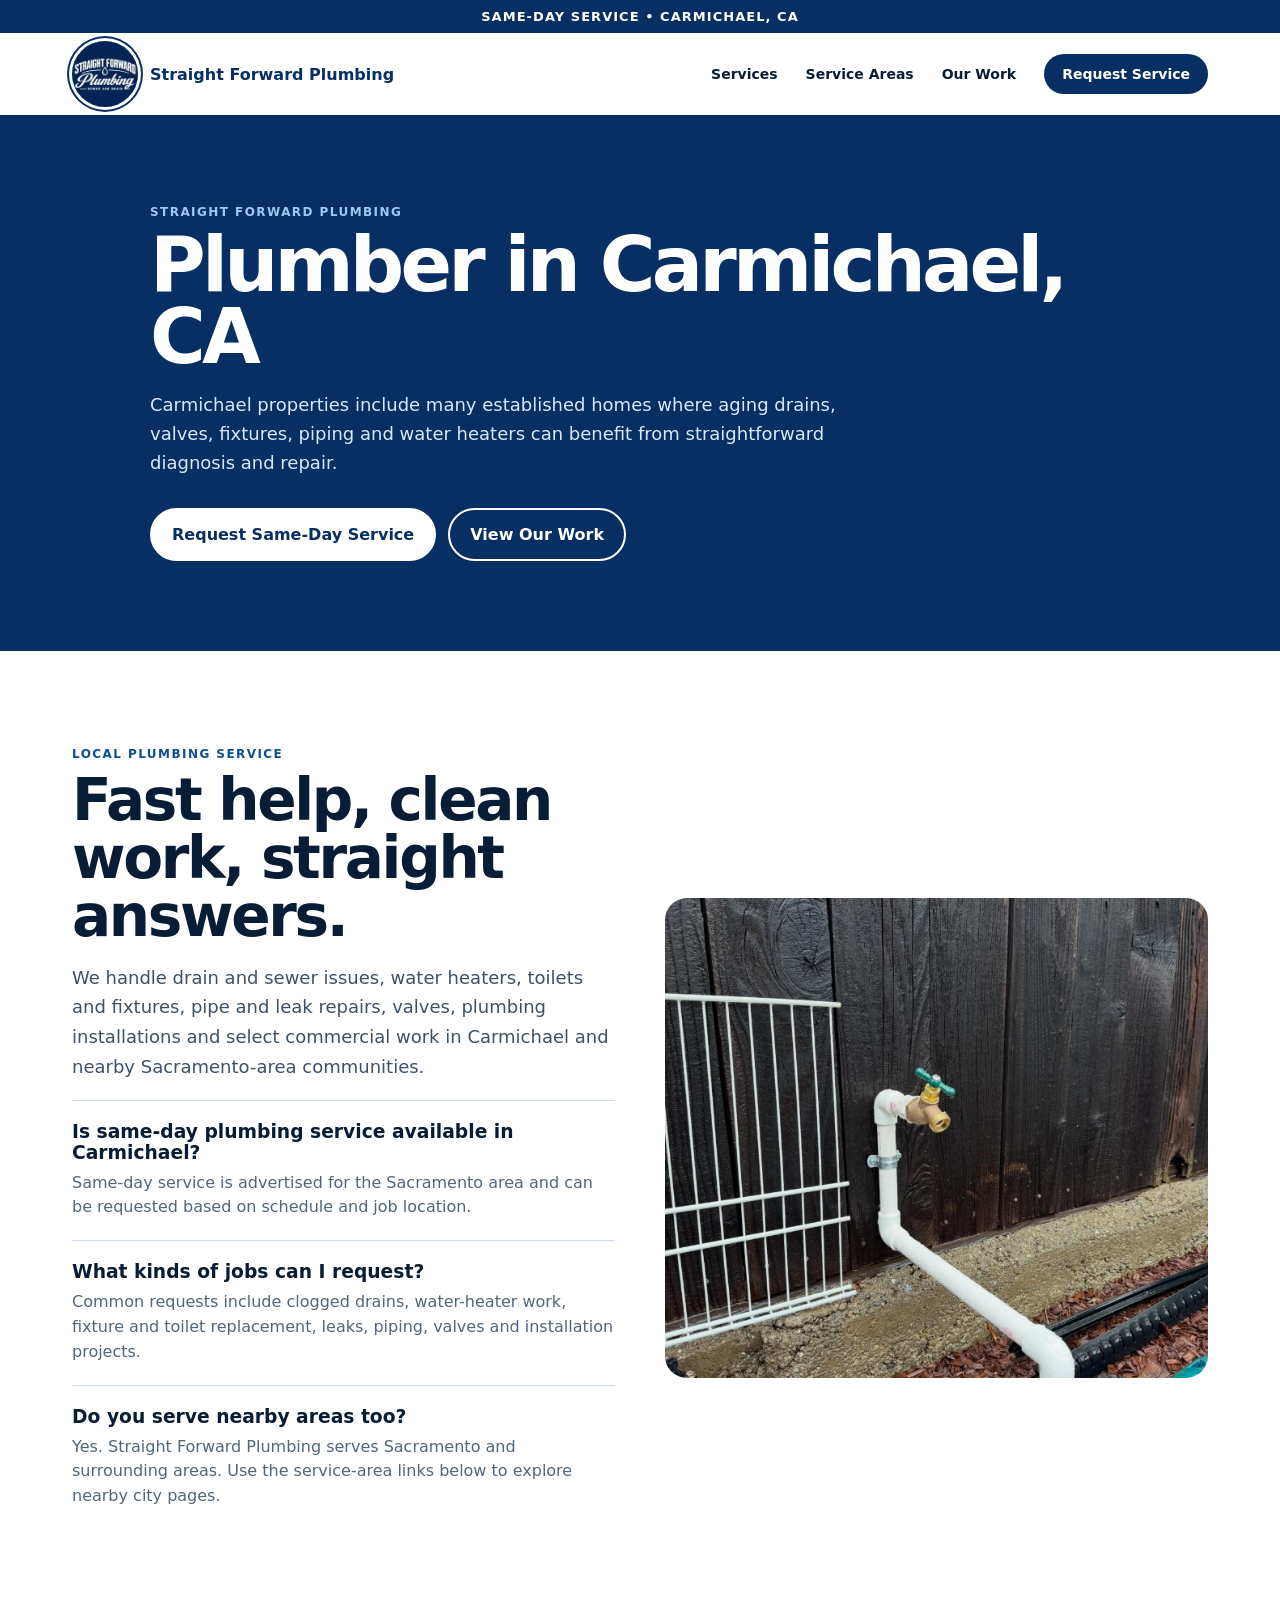
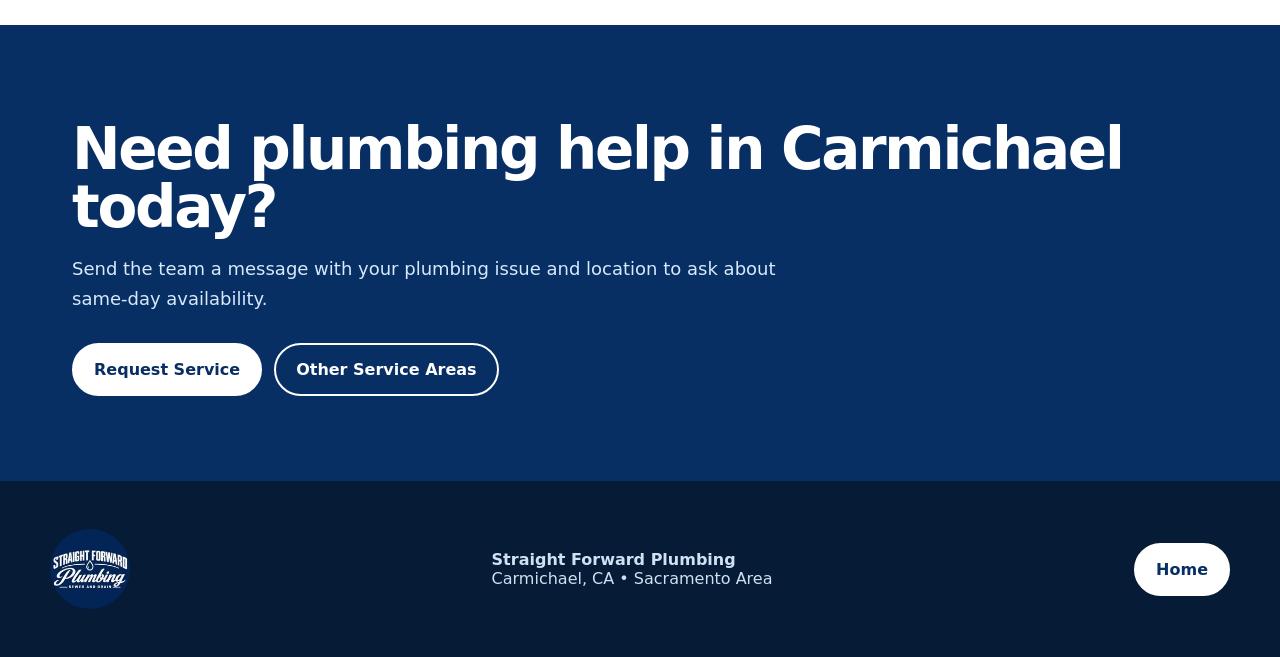
==== carmichael.html @ 91c98128 "Add files via upload" ====
<!doctype html><html lang="en"><head><meta charset="utf-8"><meta name="viewport" content="width=device-width,initial-scale=1"><title>Plumber in Carmichael, CA | Straight Forward Plumbing</title><meta name="description" content="Need a plumber in Carmichael, CA? Straight Forward Plumbing offers same-day plumbing service for drains, water heaters, fixtures, leaks and more."><link rel="stylesheet" href="styles.css"><link rel="canonical" href="https://example.com/carmichael.html"></head><body><div class="top">SAME-DAY SERVICE • CARMICHAEL, CA</div><header class="nav"><a class="brand" href="index.html"><img src="assets/logo.jpg" alt="Straight Forward Plumbing logo"><span>Straight Forward Plumbing</span></a><button class="menu">☰</button><nav class="links"><a href="index.html#services">Services</a><a href="index.html#areas">Service Areas</a><a href="index.html#work">Our Work</a><a class="cta" href="https://www.instagram.com/straightforwardplumbingco/">Request Service</a></nav></header><main><section class="pagehero"><div><div class="kicker" style="color:#9dc9f4">Straight Forward Plumbing</div><h1>Plumber in Carmichael, CA</h1><p>Carmichael properties include many established homes where aging drains, valves, fixtures, piping and water heaters can benefit from straightforward diagnosis and repair.</p><div class="actions"><a class="btn" href="https://www.instagram.com/straightforwardplumbingco/">Request Same-Day Service</a><a class="btn alt" href="index.html#work">View Our Work</a></div></div></section><section class="section"><div class="local-grid"><div><div class="kicker">Local plumbing service</div><h2>Fast help, clean work, straight answers.</h2><p class="lead">We handle drain and sewer issues, water heaters, toilets and fixtures, pipe and leak repairs, valves, plumbing installations and select commercial work in Carmichael and nearby Sacramento-area communities.</p><div class="faq"><h3>Is same-day plumbing service available in Carmichael?</h3><p>Same-day service is advertised for the Sacramento area and can be requested based on schedule and job location.</p></div><div class="faq"><h3>What kinds of jobs can I request?</h3><p>Common requests include clogged drains, water-heater work, fixture and toilet replacement, leaks, piping, valves and installation projects.</p></div><div class="faq"><h3>Do you serve nearby areas too?</h3><p>Yes. Straight Forward Plumbing serves Sacramento and surrounding areas. Use the service-area links below to explore nearby city pages.</p></div></div><img src="assets/work-8.png" alt="Straight Forward Plumbing project near Carmichael, California"></div></section><section class="blue"><div class="section"><h2>Need plumbing help in Carmichael today?</h2><p class="lead">Send the team a message with your plumbing issue and location to ask about same-day availability.</p><div class="actions"><a class="btn" href="https://www.instagram.com/straightforwardplumbingco/">Request Service</a><a class="btn alt" href="index.html#areas">Other Service Areas</a></div></div></section></main><footer class="footer"><div class="footerin"><img src="assets/logo.jpg"><div><strong>Straight Forward Plumbing</strong><br>Carmichael, CA • Sacramento Area</div><a class="btn" href="index.html">Home</a></div></footer><a class="mobile-call" href="https://www.instagram.com/straightforwardplumbingco/">Request Same-Day Service</a><script src="script.js"></script></body></html>
---- styles.css ----
:root{--navy:#082f63;--blue:#0c4f92;--ice:#eef6ff;--white:#fff;--ink:#071d35;--line:#c9dbef}*{box-sizing:border-box}html{scroll-behavior:smooth;scrollbar-color:var(--blue) var(--ice);scrollbar-width:thin}body{margin:0;font-family:Inter,ui-sans-serif,system-ui,-apple-system,Segoe UI,sans-serif;color:var(--ink);background:#fff;cursor:url('assets/cursor.svg') 7 7,auto}a,button,.click{cursor:url('assets/cursor-hover.svg') 8 8,pointer}::-webkit-scrollbar{width:11px}::-webkit-scrollbar-track{background:var(--ice)}::-webkit-scrollbar-thumb{background:linear-gradient(var(--blue),var(--navy));border:2px solid var(--ice);border-radius:20px}.top{background:var(--navy);color:#fff;text-align:center;padding:9px 16px;font-weight:800;font-size:13px;letter-spacing:.08em}.nav{height:82px;display:flex;align-items:center;justify-content:space-between;max-width:1180px;margin:auto;padding:0 22px;position:relative}.brand{display:flex;align-items:center;gap:12px;text-decoration:none;color:var(--navy);font-weight:900}.brand img{width:66px;height:66px;object-fit:cover;border-radius:50%;box-shadow:0 0 0 3px #fff,0 0 0 5px var(--navy)}.links{display:flex;align-items:center;gap:28px}.links a{text-decoration:none;color:var(--ink);font-weight:750;font-size:14px}.dropdown{position:relative}.drop{display:none;position:absolute;top:28px;left:-18px;background:#fff;border:1px solid var(--line);box-shadow:0 18px 50px #082f6320;min-width:230px;padding:10px;z-index:20}.dropdown:hover .drop{display:grid}.drop a{padding:10px;border-radius:8px}.drop a:hover{background:var(--ice);color:var(--blue)}.cta{background:var(--navy)!important;color:#fff!important;padding:12px 18px;border-radius:999px}.hero{min-height:650px;background:linear-gradient(90deg,#061f43f2 0%,#082f63df 43%,#082f6360 68%,#082f6310),url('assets/work-10.png') center/cover;display:grid;align-items:center;color:#fff}.hero-inner{max-width:1180px;width:100%;margin:auto;padding:80px 22px}.eyebrow{display:inline-flex;gap:8px;align-items:center;background:#ffffff18;border:1px solid #ffffff45;border-radius:999px;padding:9px 13px;font-weight:800;font-size:12px;letter-spacing:.1em}.hero h1{font-size:clamp(48px,7vw,88px);line-height:.91;letter-spacing:-.055em;max-width:850px;margin:24px 0 22px}.hero p{font-size:19px;line-height:1.6;max-width:620px;color:#eaf4ff}.actions{display:flex;gap:12px;flex-wrap:wrap;margin-top:30px}.btn{display:inline-block;text-decoration:none;font-weight:900;padding:15px 20px;border-radius:999px;background:#fff;color:var(--navy);border:2px solid #fff}.btn.alt{background:transparent;color:#fff}.trust{max-width:1180px;margin:-34px auto 0;position:relative;z-index:2;padding:0 22px}.trustbar{background:#fff;box-shadow:0 15px 55px #082f6322;border-radius:18px;display:grid;grid-template-columns:repeat(3,1fr);overflow:hidden}.trustbar div{padding:24px;text-align:center;border-right:1px solid var(--line);font-weight:900}.trustbar div:last-child{border:0}.section{max-width:1180px;margin:auto;padding:96px 22px}.kicker{color:var(--blue);font-weight:900;text-transform:uppercase;letter-spacing:.12em;font-size:12px}.section h2{font-size:clamp(34px,5vw,58px);line-height:1;letter-spacing:-.04em;margin:10px 0 18px}.lead{font-size:18px;line-height:1.65;color:#3d5268;max-width:720px}.services{display:grid;grid-template-columns:repeat(3,1fr);gap:12px;margin-top:38px}.service{min-height:250px;border:1px solid var(--line);border-radius:18px;padding:28px;display:flex;flex-direction:column;justify-content:flex-end;text-decoration:none;color:var(--ink);position:relative;overflow:hidden;background:linear-gradient(180deg,#fff,#f6faff);transition:.25s}.service:hover{transform:translateY(-5px);box-shadow:0 18px 45px #082f6318;border-color:#7ba7d5}.service .num{position:absolute;top:18px;right:22px;font-size:54px;font-weight:950;color:#0c4f9210}.service h3{font-size:24px;margin:0 0 8px}.service p{margin:0;color:#52667a;line-height:1.5}.gallery{display:grid;grid-template-columns:1.2fr .8fr .8fr;grid-auto-rows:250px;gap:10px;margin-top:38px}.gallery img{width:100%;height:100%;object-fit:cover;border-radius:16px}.gallery img:first-child{grid-row:span 2}.blue{background:var(--navy);color:#fff}.blue .section{padding-top:85px;padding-bottom:85px}.blue .lead{color:#d7e9fb}.areas{display:flex;flex-wrap:wrap;gap:10px;margin-top:30px}.areas a{color:#fff;text-decoration:none;border:1px solid #ffffff45;border-radius:999px;padding:12px 16px;font-weight:800}.areas a:hover{background:#fff;color:var(--navy)}.footer{background:#051b36;color:#cfe1f3;padding:48px 22px}.footerin{max-width:1180px;margin:auto;display:flex;justify-content:space-between;gap:30px;align-items:center}.footer img{width:80px;height:80px;object-fit:cover;border-radius:50%}.mobile-call{display:none}.pagehero{background:var(--navy);color:#fff;padding:90px 22px}.pagehero>div{max-width:980px;margin:auto}.pagehero h1{font-size:clamp(42px,7vw,76px);letter-spacing:-.05em;line-height:.95;margin:10px 0}.pagehero p{font-size:18px;line-height:1.6;max-width:700px;color:#d7e9fb}.local-grid{display:grid;grid-template-columns:1fr 1fr;gap:50px;align-items:center}.local-grid img{width:100%;max-height:480px;object-fit:cover;border-radius:22px}.faq{border-top:1px solid var(--line);padding:20px 0}.faq h3{margin:0 0 8px}.faq p{margin:0;color:#52667a;line-height:1.55}.menu{display:none;background:none;border:0;font-size:26px;color:var(--navy)}
@media(max-width:760px){.nav{height:72px}.brand img{width:52px;height:52px}.brand span{display:none}.menu{display:block}.links{display:none;position:absolute;left:12px;right:12px;top:68px;background:#fff;border:1px solid var(--line);padding:18px;z-index:50;box-shadow:0 20px 50px #082f6330;border-radius:14px;flex-direction:column;align-items:stretch}.links.open{display:flex}.dropdown .drop{position:static;display:grid;box-shadow:none;border:0;padding:6px 0 0 12px}.hero{min-height:610px;background-position:62% center}.hero-inner{padding:70px 20px}.hero h1{font-size:53px}.trust{margin:-20px auto 0}.trustbar{grid-template-columns:1fr}.trustbar div{border-right:0;border-bottom:1px solid var(--line);padding:16px}.services{grid-template-columns:1fr}.service{min-height:180px}.section{padding:70px 20px}.gallery{grid-template-columns:1fr 1fr;grid-auto-rows:180px}.gallery img:first-child{grid-column:span 2;grid-row:auto}.footerin{flex-direction:column;text-align:center}.local-grid{grid-template-columns:1fr}.mobile-call{display:block;position:fixed;left:14px;right:14px;bottom:14px;z-index:100;background:var(--navy);color:#fff;text-decoration:none;text-align:center;padding:15px;border:2px solid #fff;border-radius:999px;box-shadow:0 10px 35px #001b3d55;font-weight:900}.pagehero{padding:70px 20px}.pagehero h1{font-size:48px}}
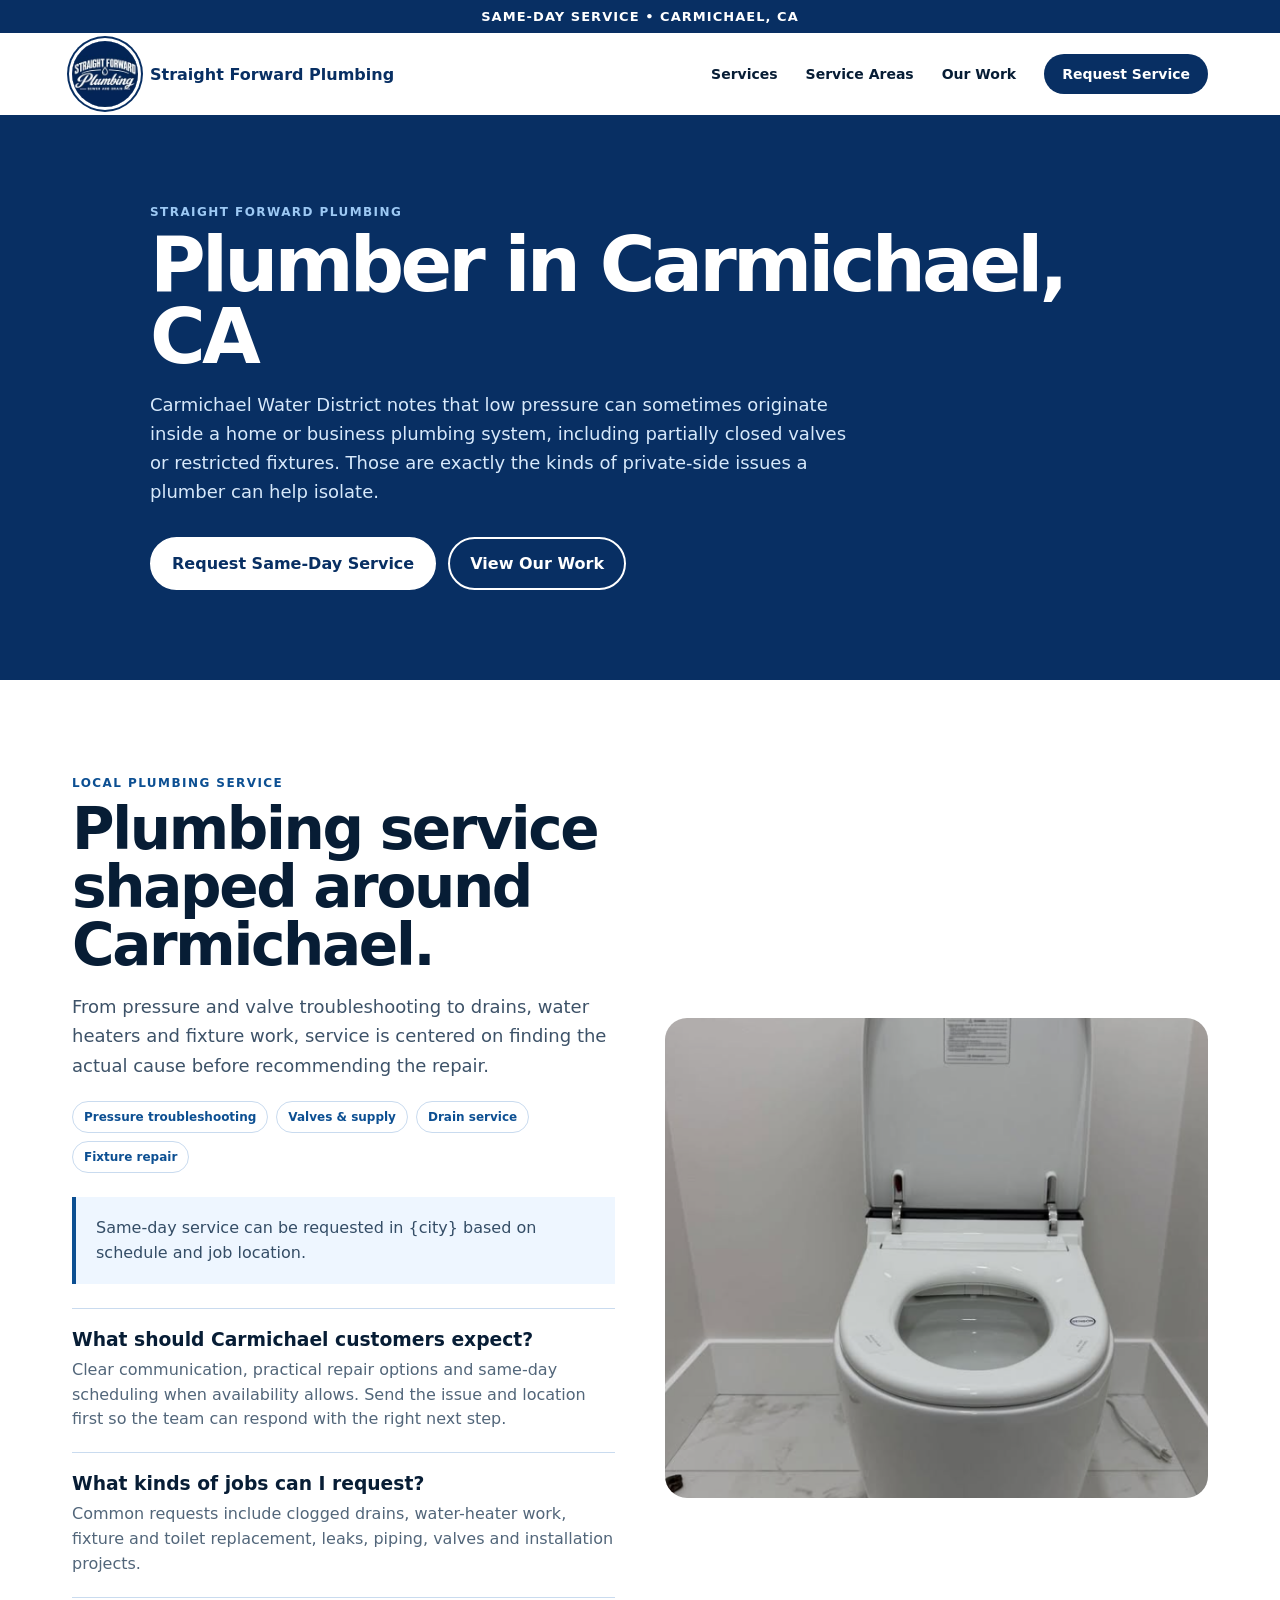
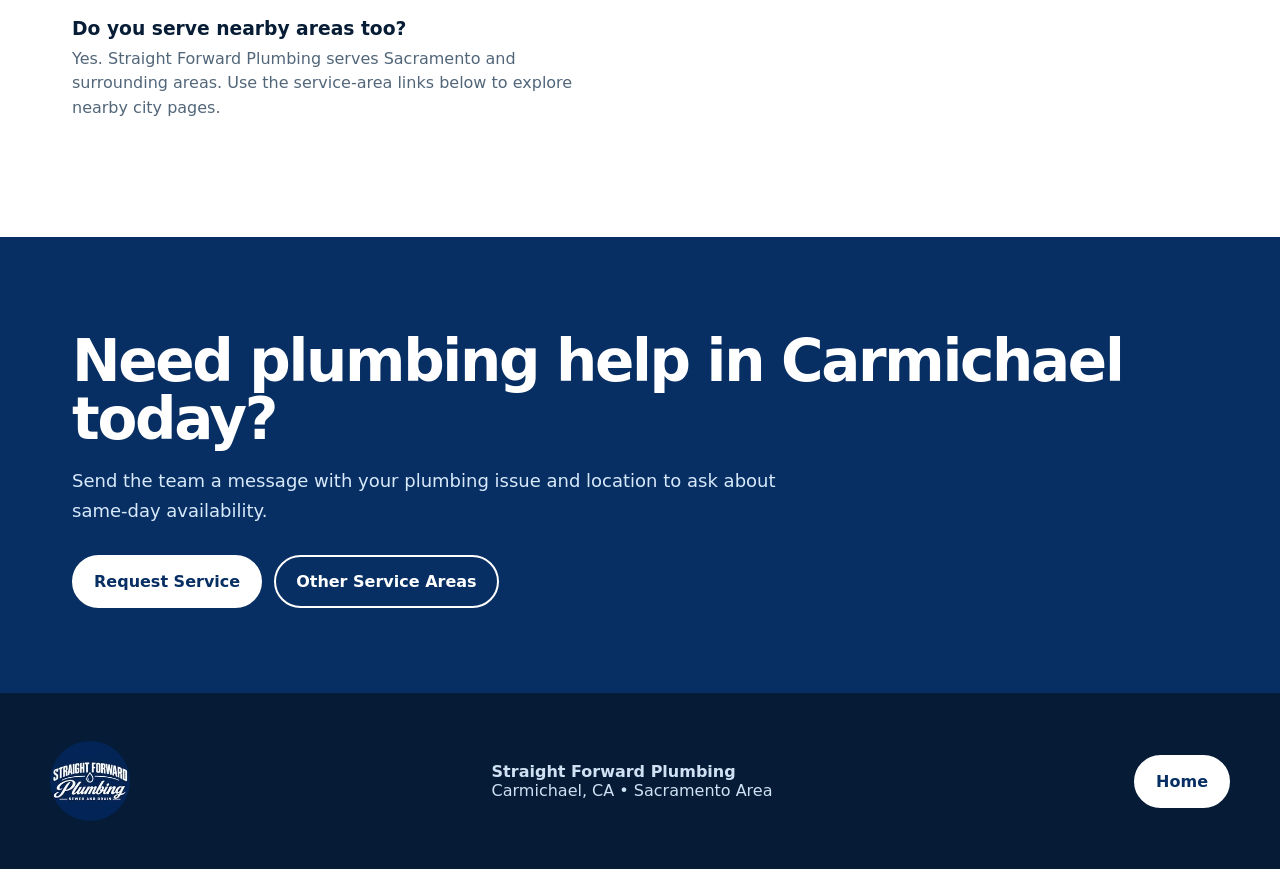
==== commit 278dc2ee: "Add files via upload" ====
--- a/carmichael.html
+++ b/carmichael.html
@@ -1 +1 @@
-<!doctype html><html lang="en"><head><meta charset="utf-8"><meta name="viewport" content="width=device-width,initial-scale=1"><title>Plumber in Carmichael, CA | Straight Forward Plumbing</title><meta name="description" content="Need a plumber in Carmichael, CA? Straight Forward Plumbing offers same-day plumbing service for drains, water heaters, fixtures, leaks and more."><link rel="stylesheet" href="styles.css"><link rel="canonical" href="https://example.com/carmichael.html"></head><body><div class="top">SAME-DAY SERVICE • CARMICHAEL, CA</div><header class="nav"><a class="brand" href="index.html"><img src="assets/logo.jpg" alt="Straight Forward Plumbing logo"><span>Straight Forward Plumbing</span></a><button class="menu">☰</button><nav class="links"><a href="index.html#services">Services</a><a href="index.html#areas">Service Areas</a><a href="index.html#work">Our Work</a><a class="cta" href="https://www.instagram.com/straightforwardplumbingco/">Request Service</a></nav></header><main><section class="pagehero"><div><div class="kicker" style="color:#9dc9f4">Straight Forward Plumbing</div><h1>Plumber in Carmichael, CA</h1><p>Carmichael properties include many established homes where aging drains, valves, fixtures, piping and water heaters can benefit from straightforward diagnosis and repair.</p><div class="actions"><a class="btn" href="https://www.instagram.com/straightforwardplumbingco/">Request Same-Day Service</a><a class="btn alt" href="index.html#work">View Our Work</a></div></div></section><section class="section"><div class="local-grid"><div><div class="kicker">Local plumbing service</div><h2>Fast help, clean work, straight answers.</h2><p class="lead">We handle drain and sewer issues, water heaters, toilets and fixtures, pipe and leak repairs, valves, plumbing installations and select commercial work in Carmichael and nearby Sacramento-area communities.</p><div class="faq"><h3>Is same-day plumbing service available in Carmichael?</h3><p>Same-day service is advertised for the Sacramento area and can be requested based on schedule and job location.</p></div><div class="faq"><h3>What kinds of jobs can I request?</h3><p>Common requests include clogged drains, water-heater work, fixture and toilet replacement, leaks, piping, valves and installation projects.</p></div><div class="faq"><h3>Do you serve nearby areas too?</h3><p>Yes. Straight Forward Plumbing serves Sacramento and surrounding areas. Use the service-area links below to explore nearby city pages.</p></div></div><img src="assets/work-8.png" alt="Straight Forward Plumbing project near Carmichael, California"></div></section><section class="blue"><div class="section"><h2>Need plumbing help in Carmichael today?</h2><p class="lead">Send the team a message with your plumbing issue and location to ask about same-day availability.</p><div class="actions"><a class="btn" href="https://www.instagram.com/straightforwardplumbingco/">Request Service</a><a class="btn alt" href="index.html#areas">Other Service Areas</a></div></div></section></main><footer class="footer"><div class="footerin"><img src="assets/logo.jpg"><div><strong>Straight Forward Plumbing</strong><br>Carmichael, CA • Sacramento Area</div><a class="btn" href="index.html">Home</a></div></footer><a class="mobile-call" href="https://www.instagram.com/straightforwardplumbingco/">Request Same-Day Service</a><script src="script.js"></script></body></html>+<!doctype html><html lang="en"><head><meta charset="utf-8"><meta name="viewport" content="width=device-width,initial-scale=1"><title>Plumber in Carmichael, CA | Straight Forward Plumbing</title><meta name="description" content="Need a plumber in Carmichael, CA? Straight Forward Plumbing offers same-day plumbing service for drains, water heaters, fixtures, leaks and more."><link rel="stylesheet" href="styles.css"></head><body><div class="top">SAME-DAY SERVICE • CARMICHAEL, CA</div><header class="nav"><a class="brand" href="index.html"><img src="assets/logo.jpg" alt="Straight Forward Plumbing logo"><span>Straight Forward Plumbing</span></a><button class="menu">☰</button><nav class="links"><a href="index.html#services">Services</a><a href="index.html#areas">Service Areas</a><a href="index.html#work">Our Work</a><a class="cta" href="https://www.instagram.com/straightforwardplumbingco/">Request Service</a></nav></header><main><section class="pagehero"><div><div class="kicker" style="color:#9dc9f4">Straight Forward Plumbing</div><h1>Plumber in Carmichael, CA</h1><p>Carmichael Water District notes that low pressure can sometimes originate inside a home or business plumbing system, including partially closed valves or restricted fixtures. Those are exactly the kinds of private-side issues a plumber can help isolate.</p><div class="actions"><a class="btn" href="https://www.instagram.com/straightforwardplumbingco/">Request Same-Day Service</a><a class="btn alt" href="index.html#work">View Our Work</a></div></div></section><section class="section"><div class="local-grid"><div><div class="kicker">Local plumbing service</div><h2>Plumbing service shaped around Carmichael.</h2><p class="lead">From pressure and valve troubleshooting to drains, water heaters and fixture work, service is centered on finding the actual cause before recommending the repair.</p><div class="local-tags"><span>Pressure troubleshooting</span><span>Valves & supply</span><span>Drain service</span><span>Fixture repair</span></div><div class="local-note">Same-day service can be requested in {city} based on schedule and job location.</div><div class="faq"><h3>What should Carmichael customers expect?</h3><p>Clear communication, practical repair options and same-day scheduling when availability allows. Send the issue and location first so the team can respond with the right next step.</p></div><div class="faq"><h3>What kinds of jobs can I request?</h3><p>Common requests include clogged drains, water-heater work, fixture and toilet replacement, leaks, piping, valves and installation projects.</p></div><div class="faq"><h3>Do you serve nearby areas too?</h3><p>Yes. Straight Forward Plumbing serves Sacramento and surrounding areas. Use the service-area links below to explore nearby city pages.</p></div></div><img src="assets/work-3.png" alt="Straight Forward Plumbing project near Carmichael, California"></div></section><section class="blue"><div class="section"><h2>Need plumbing help in Carmichael today?</h2><p class="lead">Send the team a message with your plumbing issue and location to ask about same-day availability.</p><div class="actions"><a class="btn" href="https://www.instagram.com/straightforwardplumbingco/">Request Service</a><a class="btn alt" href="index.html#areas">Other Service Areas</a></div></div></section></main><footer class="footer"><div class="footerin"><img src="assets/logo.jpg"><div><strong>Straight Forward Plumbing</strong><br>Carmichael, CA • Sacramento Area</div><a class="btn" href="index.html">Home</a></div></footer><a class="mobile-call" href="https://www.instagram.com/straightforwardplumbingco/">Request Same-Day Service</a><script src="script.js"></script></body></html>
--- a/styles.css
+++ b/styles.css
@@ -1,2 +1,13 @@
-:root{--navy:#082f63;--blue:#0c4f92;--ice:#eef6ff;--white:#fff;--ink:#071d35;--line:#c9dbef}*{box-sizing:border-box}html{scroll-behavior:smooth;scrollbar-color:var(--blue) var(--ice);scrollbar-width:thin}body{margin:0;font-family:Inter,ui-sans-serif,system-ui,-apple-system,Segoe UI,sans-serif;color:var(--ink);background:#fff;cursor:url('assets/cursor.svg') 7 7,auto}a,button,.click{cursor:url('assets/cursor-hover.svg') 8 8,pointer}::-webkit-scrollbar{width:11px}::-webkit-scrollbar-track{background:var(--ice)}::-webkit-scrollbar-thumb{background:linear-gradient(var(--blue),var(--navy));border:2px solid var(--ice);border-radius:20px}.top{background:var(--navy);color:#fff;text-align:center;padding:9px 16px;font-weight:800;font-size:13px;letter-spacing:.08em}.nav{height:82px;display:flex;align-items:center;justify-content:space-between;max-width:1180px;margin:auto;padding:0 22px;position:relative}.brand{display:flex;align-items:center;gap:12px;text-decoration:none;color:var(--navy);font-weight:900}.brand img{width:66px;height:66px;object-fit:cover;border-radius:50%;box-shadow:0 0 0 3px #fff,0 0 0 5px var(--navy)}.links{display:flex;align-items:center;gap:28px}.links a{text-decoration:none;color:var(--ink);font-weight:750;font-size:14px}.dropdown{position:relative}.drop{display:none;position:absolute;top:28px;left:-18px;background:#fff;border:1px solid var(--line);box-shadow:0 18px 50px #082f6320;min-width:230px;padding:10px;z-index:20}.dropdown:hover .drop{display:grid}.drop a{padding:10px;border-radius:8px}.drop a:hover{background:var(--ice);color:var(--blue)}.cta{background:var(--navy)!important;color:#fff!important;padding:12px 18px;border-radius:999px}.hero{min-height:650px;background:linear-gradient(90deg,#061f43f2 0%,#082f63df 43%,#082f6360 68%,#082f6310),url('assets/work-10.png') center/cover;display:grid;align-items:center;color:#fff}.hero-inner{max-width:1180px;width:100%;margin:auto;padding:80px 22px}.eyebrow{display:inline-flex;gap:8px;align-items:center;background:#ffffff18;border:1px solid #ffffff45;border-radius:999px;padding:9px 13px;font-weight:800;font-size:12px;letter-spacing:.1em}.hero h1{font-size:clamp(48px,7vw,88px);line-height:.91;letter-spacing:-.055em;max-width:850px;margin:24px 0 22px}.hero p{font-size:19px;line-height:1.6;max-width:620px;color:#eaf4ff}.actions{display:flex;gap:12px;flex-wrap:wrap;margin-top:30px}.btn{display:inline-block;text-decoration:none;font-weight:900;padding:15px 20px;border-radius:999px;background:#fff;color:var(--navy);border:2px solid #fff}.btn.alt{background:transparent;color:#fff}.trust{max-width:1180px;margin:-34px auto 0;position:relative;z-index:2;padding:0 22px}.trustbar{background:#fff;box-shadow:0 15px 55px #082f6322;border-radius:18px;display:grid;grid-template-columns:repeat(3,1fr);overflow:hidden}.trustbar div{padding:24px;text-align:center;border-right:1px solid var(--line);font-weight:900}.trustbar div:last-child{border:0}.section{max-width:1180px;margin:auto;padding:96px 22px}.kicker{color:var(--blue);font-weight:900;text-transform:uppercase;letter-spacing:.12em;font-size:12px}.section h2{font-size:clamp(34px,5vw,58px);line-height:1;letter-spacing:-.04em;margin:10px 0 18px}.lead{font-size:18px;line-height:1.65;color:#3d5268;max-width:720px}.services{display:grid;grid-template-columns:repeat(3,1fr);gap:12px;margin-top:38px}.service{min-height:250px;border:1px solid var(--line);border-radius:18px;padding:28px;display:flex;flex-direction:column;justify-content:flex-end;text-decoration:none;color:var(--ink);position:relative;overflow:hidden;background:linear-gradient(180deg,#fff,#f6faff);transition:.25s}.service:hover{transform:translateY(-5px);box-shadow:0 18px 45px #082f6318;border-color:#7ba7d5}.service .num{position:absolute;top:18px;right:22px;font-size:54px;font-weight:950;color:#0c4f9210}.service h3{font-size:24px;margin:0 0 8px}.service p{margin:0;color:#52667a;line-height:1.5}.gallery{display:grid;grid-template-columns:1.2fr .8fr .8fr;grid-auto-rows:250px;gap:10px;margin-top:38px}.gallery img{width:100%;height:100%;object-fit:cover;border-radius:16px}.gallery img:first-child{grid-row:span 2}.blue{background:var(--navy);color:#fff}.blue .section{padding-top:85px;padding-bottom:85px}.blue .lead{color:#d7e9fb}.areas{display:flex;flex-wrap:wrap;gap:10px;margin-top:30px}.areas a{color:#fff;text-decoration:none;border:1px solid #ffffff45;border-radius:999px;padding:12px 16px;font-weight:800}.areas a:hover{background:#fff;color:var(--navy)}.footer{background:#051b36;color:#cfe1f3;padding:48px 22px}.footerin{max-width:1180px;margin:auto;display:flex;justify-content:space-between;gap:30px;align-items:center}.footer img{width:80px;height:80px;object-fit:cover;border-radius:50%}.mobile-call{display:none}.pagehero{background:var(--navy);color:#fff;padding:90px 22px}.pagehero>div{max-width:980px;margin:auto}.pagehero h1{font-size:clamp(42px,7vw,76px);letter-spacing:-.05em;line-height:.95;margin:10px 0}.pagehero p{font-size:18px;line-height:1.6;max-width:700px;color:#d7e9fb}.local-grid{display:grid;grid-template-columns:1fr 1fr;gap:50px;align-items:center}.local-grid img{width:100%;max-height:480px;object-fit:cover;border-radius:22px}.faq{border-top:1px solid var(--line);padding:20px 0}.faq h3{margin:0 0 8px}.faq p{margin:0;color:#52667a;line-height:1.55}.menu{display:none;background:none;border:0;font-size:26px;color:var(--navy)}
+:root{--navy:#082f63;--blue:#0c4f92;--ice:#eef6ff;--white:#fff;--ink:#071d35;--line:#c9dbef}*{box-sizing:border-box}html{scroll-behavior:smooth;scrollbar-color:var(--blue) var(--ice);scrollbar-width:thin}body{margin:0;font-family:Inter,ui-sans-serif,system-ui,-apple-system,Segoe UI,sans-serif;color:var(--ink);background:#fff;cursor:url('assets/cursor.svg') 7 7,auto}a,button,.click{cursor:url('assets/cursor-hover.svg') 8 8,pointer}::-webkit-scrollbar{width:11px}::-webkit-scrollbar-track{background:var(--ice)}::-webkit-scrollbar-thumb{background:linear-gradient(var(--blue),var(--navy));border:2px solid var(--ice);border-radius:20px}.top{background:var(--navy);color:#fff;text-align:center;padding:9px 16px;font-weight:800;font-size:13px;letter-spacing:.08em}.nav{height:82px;display:flex;align-items:center;justify-content:space-between;max-width:1180px;margin:auto;padding:0 22px;position:relative}.brand{display:flex;align-items:center;gap:12px;text-decoration:none;color:var(--navy);font-weight:900}.brand img{width:66px;height:66px;object-fit:cover;border-radius:50%;box-shadow:0 0 0 3px #fff,0 0 0 5px var(--navy)}.links{display:flex;align-items:center;gap:28px}.links a{text-decoration:none;color:var(--ink);font-weight:750;font-size:14px}.dropdown{position:relative}.drop{display:none;position:absolute;top:20px;left:-18px;padding-top:20px;background:#fff;border:1px solid var(--line);box-shadow:0 18px 50px #082f6320;min-width:230px;padding:18px 10px 10px;z-index:20}.dropdown:hover .drop,.dropdown:focus-within .drop,.drop:hover{display:grid}.drop a{padding:10px;border-radius:8px}.drop a:hover{background:var(--ice);color:var(--blue)}.cta{background:var(--navy)!important;color:#fff!important;padding:12px 18px;border-radius:999px}.hero{min-height:650px;background:linear-gradient(90deg,#061f43f5 0%,#082f63e8 38%,#082f6380 62%,#082f6322),url('assets/work-2.png') center 58%/cover;display:grid;align-items:center;color:#fff}.hero-inner{max-width:1180px;width:100%;margin:auto;padding:80px 22px}.eyebrow{display:inline-flex;gap:8px;align-items:center;background:#ffffff18;border:1px solid #ffffff45;border-radius:999px;padding:9px 13px;font-weight:800;font-size:12px;letter-spacing:.1em}.hero h1{font-size:clamp(48px,7vw,88px);line-height:.91;letter-spacing:-.055em;max-width:850px;margin:24px 0 22px}.hero p{font-size:19px;line-height:1.6;max-width:620px;color:#eaf4ff}.actions{display:flex;gap:12px;flex-wrap:wrap;margin-top:30px}.btn{display:inline-block;text-decoration:none;font-weight:900;padding:15px 20px;border-radius:999px;background:#fff;color:var(--navy);border:2px solid #fff}.btn.alt{background:transparent;color:#fff}.trust{max-width:1180px;margin:-34px auto 0;position:relative;z-index:2;padding:0 22px}.trustbar{background:#fff;box-shadow:0 15px 55px #082f6322;border-radius:18px;display:grid;grid-template-columns:repeat(3,1fr);overflow:hidden}.trustbar div{padding:24px;text-align:center;border-right:1px solid var(--line);font-weight:900}.trustbar div:last-child{border:0}.section{max-width:1180px;margin:auto;padding:96px 22px}.kicker{color:var(--blue);font-weight:900;text-transform:uppercase;letter-spacing:.12em;font-size:12px}.section h2{font-size:clamp(34px,5vw,58px);line-height:1;letter-spacing:-.04em;margin:10px 0 18px}.lead{font-size:18px;line-height:1.65;color:#3d5268;max-width:720px}.services{display:grid;grid-template-columns:repeat(3,1fr);gap:12px;margin-top:38px}.service{min-height:250px;border:1px solid var(--line);border-radius:18px;padding:28px;display:flex;flex-direction:column;justify-content:flex-end;text-decoration:none;color:var(--ink);position:relative;overflow:hidden;background:linear-gradient(180deg,#fff,#f6faff);transition:.25s}.service:hover{transform:translateY(-5px);box-shadow:0 18px 45px #082f6318;border-color:#7ba7d5}.service .num{position:absolute;top:18px;right:22px;font-size:54px;font-weight:950;color:#0c4f9210}.service h3{font-size:24px;margin:0 0 8px}.service p{margin:0;color:#52667a;line-height:1.5}.gallery{display:grid;grid-template-columns:1.2fr .8fr .8fr;grid-auto-rows:250px;gap:10px;margin-top:38px}.gallery img{width:100%;height:100%;object-fit:cover;border-radius:16px}.gallery img:first-child{grid-row:span 2}.blue{background:var(--navy);color:#fff}.blue .section{padding-top:85px;padding-bottom:85px}.blue .lead{color:#d7e9fb}.areas{display:flex;flex-wrap:wrap;gap:10px;margin-top:30px}.areas a{color:#fff;text-decoration:none;border:1px solid #ffffff45;border-radius:999px;padding:12px 16px;font-weight:800}.areas a:hover{background:#fff;color:var(--navy)}.footer{background:#051b36;color:#cfe1f3;padding:48px 22px}.footerin{max-width:1180px;margin:auto;display:flex;justify-content:space-between;gap:30px;align-items:center}.footer img{width:80px;height:80px;object-fit:cover;border-radius:50%}.mobile-call{display:none}.pagehero{background:var(--navy);color:#fff;padding:90px 22px}.pagehero>div{max-width:980px;margin:auto}.pagehero h1{font-size:clamp(42px,7vw,76px);letter-spacing:-.05em;line-height:.95;margin:10px 0}.pagehero p{font-size:18px;line-height:1.6;max-width:700px;color:#d7e9fb}.local-grid{display:grid;grid-template-columns:1fr 1fr;gap:50px;align-items:center}.local-grid img{width:100%;max-height:480px;object-fit:cover;border-radius:22px}.faq{border-top:1px solid var(--line);padding:20px 0}.faq h3{margin:0 0 8px}.faq p{margin:0;color:#52667a;line-height:1.55}.menu{display:none;background:none;border:0;font-size:26px;color:var(--navy)}
 @media(max-width:760px){.nav{height:72px}.brand img{width:52px;height:52px}.brand span{display:none}.menu{display:block}.links{display:none;position:absolute;left:12px;right:12px;top:68px;background:#fff;border:1px solid var(--line);padding:18px;z-index:50;box-shadow:0 20px 50px #082f6330;border-radius:14px;flex-direction:column;align-items:stretch}.links.open{display:flex}.dropdown .drop{position:static;display:grid;box-shadow:none;border:0;padding:6px 0 0 12px}.hero{min-height:610px;background-position:62% center}.hero-inner{padding:70px 20px}.hero h1{font-size:53px}.trust{margin:-20px auto 0}.trustbar{grid-template-columns:1fr}.trustbar div{border-right:0;border-bottom:1px solid var(--line);padding:16px}.services{grid-template-columns:1fr}.service{min-height:180px}.section{padding:70px 20px}.gallery{grid-template-columns:1fr 1fr;grid-auto-rows:180px}.gallery img:first-child{grid-column:span 2;grid-row:auto}.footerin{flex-direction:column;text-align:center}.local-grid{grid-template-columns:1fr}.mobile-call{display:block;position:fixed;left:14px;right:14px;bottom:14px;z-index:100;background:var(--navy);color:#fff;text-decoration:none;text-align:center;padding:15px;border:2px solid #fff;border-radius:999px;box-shadow:0 10px 35px #001b3d55;font-weight:900}.pagehero{padding:70px 20px}.pagehero h1{font-size:48px}}
+
+/* Refined service presentation */
+.service-list{margin-top:42px;border-top:1px solid var(--line)}
+.service-row{display:grid;grid-template-columns:72px 1fr auto;gap:24px;align-items:center;padding:27px 8px;border-bottom:1px solid var(--line);text-decoration:none;color:var(--ink);position:relative;transition:.25s;overflow:hidden}
+.service-row:before{content:"";position:absolute;inset:0;transform:translateX(-102%);background:linear-gradient(90deg,var(--ice),#fff);transition:.35s;z-index:-1}.service-row:hover:before{transform:none}.service-row:hover{padding-left:18px;color:var(--blue)}
+.service-icon{width:54px;height:54px;border-radius:50%;display:grid;place-items:center;background:var(--navy);color:#fff;font-size:25px;font-weight:900;transition:.25s}.service-row:hover .service-icon{transform:rotate(-8deg) scale(1.07);background:var(--blue)}
+.service-row h3{font-size:25px;margin:0 0 5px}.service-row p{margin:0;color:#52667a;line-height:1.5}.service-link{font-weight:900;font-size:13px;text-transform:uppercase;letter-spacing:.08em;color:var(--blue)}
+.work-section{max-width:none;background:#f4f8fd;padding-left:max(22px,calc((100vw - 1180px)/2));padding-right:0;overflow:hidden}.work-head{max-width:1180px;padding-right:22px;display:flex;justify-content:space-between;align-items:end;gap:30px}.swipe-note{font-size:12px;font-weight:900;text-transform:uppercase;letter-spacing:.08em;color:var(--blue);white-space:nowrap}
+.project-rail{display:flex;gap:14px;overflow-x:auto;padding:28px max(22px,calc((100vw - 1180px)/2)) 24px 0;scroll-snap-type:x mandatory;scrollbar-width:thin}.project-card{position:relative;flex:0 0 310px;height:410px;margin:0;border-radius:22px;overflow:hidden;scroll-snap-align:start;background:#071d35;box-shadow:0 15px 35px #082f6318}.project-card.feature{flex-basis:440px}.project-card img{width:100%;height:100%;object-fit:cover;transition:.5s}.project-card:hover img{transform:scale(1.045)}.project-card:after{content:"";position:absolute;inset:45% 0 0;background:linear-gradient(transparent,#03152bd9)}.project-card figcaption{position:absolute;z-index:2;left:22px;right:22px;bottom:20px;color:#fff;display:flex;flex-direction:column;gap:3px}.project-card figcaption b{font-size:21px}.project-card figcaption span{font-size:13px;color:#d7e9fb}
+.local-note{margin:24px 0;padding:18px 20px;border-left:4px solid var(--blue);background:var(--ice);line-height:1.6;color:#344d66}.local-tags{display:flex;flex-wrap:wrap;gap:8px;margin:20px 0}.local-tags span{border:1px solid var(--line);padding:8px 11px;border-radius:999px;font-size:12px;font-weight:800;color:var(--blue)}
+@media(max-width:760px){.service-row{grid-template-columns:56px 1fr;gap:14px;padding:22px 2px}.service-link{display:none}.service-icon{width:48px;height:48px}.service-row h3{font-size:20px}.work-head{display:block}.swipe-note{display:inline-block;margin-top:12px}.project-card{flex-basis:78vw;height:380px}.project-card.feature{flex-basis:86vw}.work-section{padding-right:0}.hero{background-position:64% center}.drop{padding-top:6px!important}}
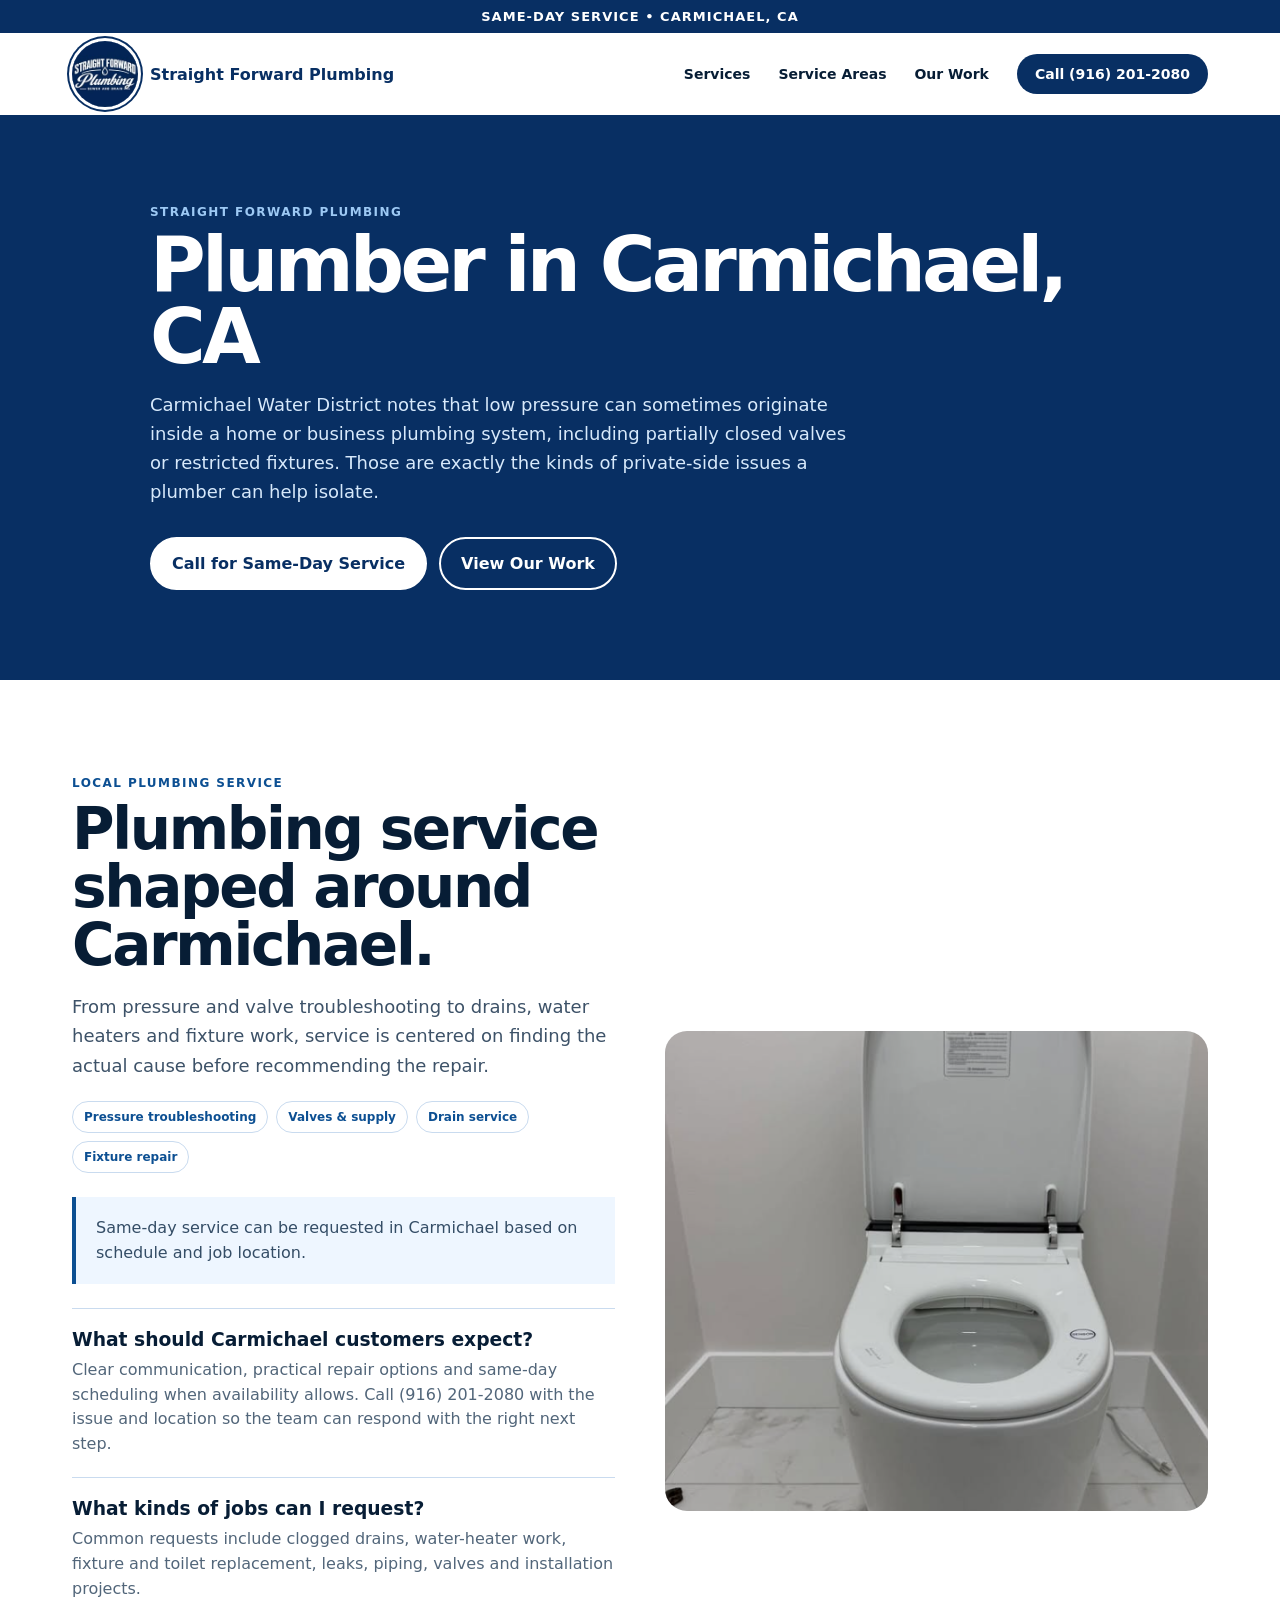
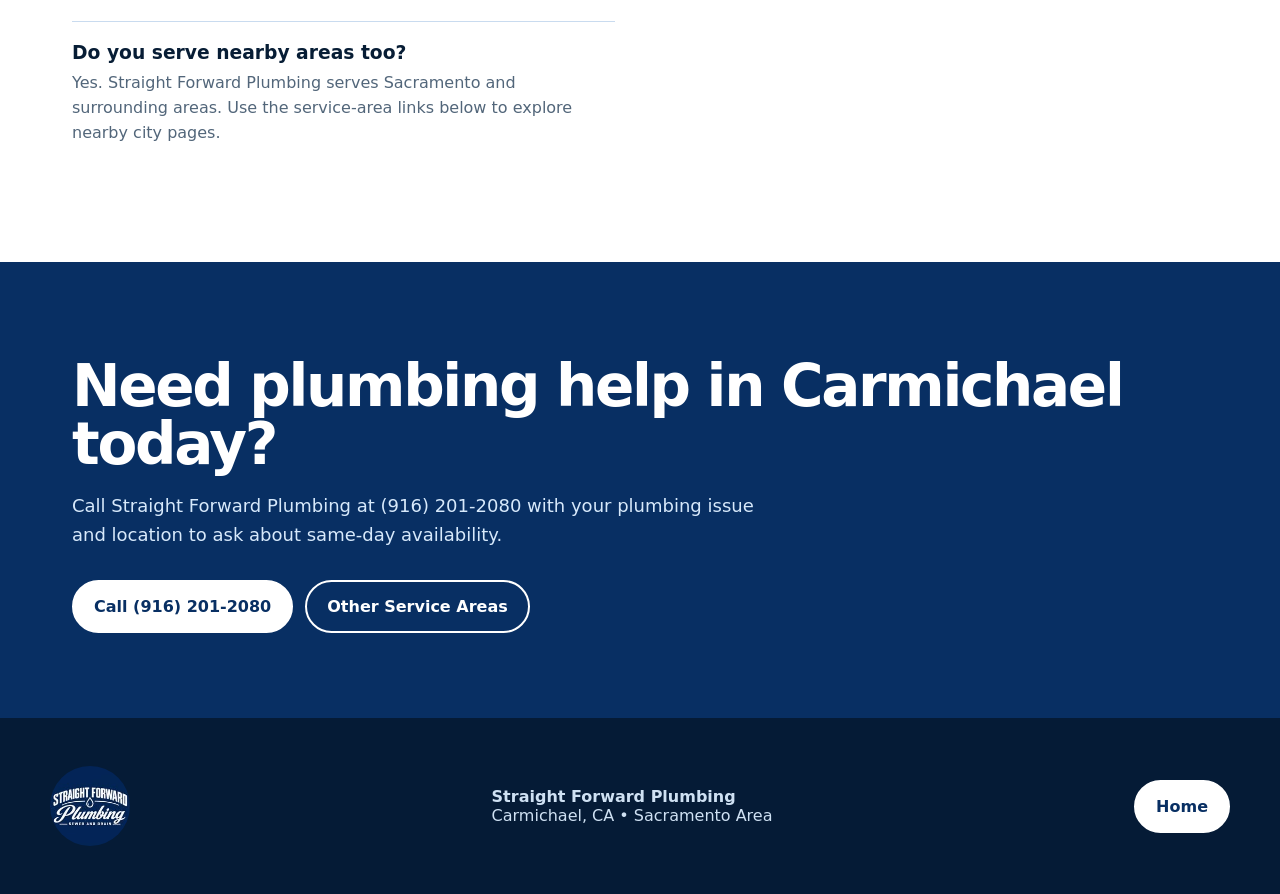
==== commit 16203289: "Add files via upload" ====
--- a/carmichael.html
+++ b/carmichael.html
@@ -1 +1 @@
-<!doctype html><html lang="en"><head><meta charset="utf-8"><meta name="viewport" content="width=device-width,initial-scale=1"><title>Plumber in Carmichael, CA | Straight Forward Plumbing</title><meta name="description" content="Need a plumber in Carmichael, CA? Straight Forward Plumbing offers same-day plumbing service for drains, water heaters, fixtures, leaks and more."><link rel="stylesheet" href="styles.css"></head><body><div class="top">SAME-DAY SERVICE • CARMICHAEL, CA</div><header class="nav"><a class="brand" href="index.html"><img src="assets/logo.jpg" alt="Straight Forward Plumbing logo"><span>Straight Forward Plumbing</span></a><button class="menu">☰</button><nav class="links"><a href="index.html#services">Services</a><a href="index.html#areas">Service Areas</a><a href="index.html#work">Our Work</a><a class="cta" href="https://www.instagram.com/straightforwardplumbingco/">Request Service</a></nav></header><main><section class="pagehero"><div><div class="kicker" style="color:#9dc9f4">Straight Forward Plumbing</div><h1>Plumber in Carmichael, CA</h1><p>Carmichael Water District notes that low pressure can sometimes originate inside a home or business plumbing system, including partially closed valves or restricted fixtures. Those are exactly the kinds of private-side issues a plumber can help isolate.</p><div class="actions"><a class="btn" href="https://www.instagram.com/straightforwardplumbingco/">Request Same-Day Service</a><a class="btn alt" href="index.html#work">View Our Work</a></div></div></section><section class="section"><div class="local-grid"><div><div class="kicker">Local plumbing service</div><h2>Plumbing service shaped around Carmichael.</h2><p class="lead">From pressure and valve troubleshooting to drains, water heaters and fixture work, service is centered on finding the actual cause before recommending the repair.</p><div class="local-tags"><span>Pressure troubleshooting</span><span>Valves & supply</span><span>Drain service</span><span>Fixture repair</span></div><div class="local-note">Same-day service can be requested in {city} based on schedule and job location.</div><div class="faq"><h3>What should Carmichael customers expect?</h3><p>Clear communication, practical repair options and same-day scheduling when availability allows. Send the issue and location first so the team can respond with the right next step.</p></div><div class="faq"><h3>What kinds of jobs can I request?</h3><p>Common requests include clogged drains, water-heater work, fixture and toilet replacement, leaks, piping, valves and installation projects.</p></div><div class="faq"><h3>Do you serve nearby areas too?</h3><p>Yes. Straight Forward Plumbing serves Sacramento and surrounding areas. Use the service-area links below to explore nearby city pages.</p></div></div><img src="assets/work-3.png" alt="Straight Forward Plumbing project near Carmichael, California"></div></section><section class="blue"><div class="section"><h2>Need plumbing help in Carmichael today?</h2><p class="lead">Send the team a message with your plumbing issue and location to ask about same-day availability.</p><div class="actions"><a class="btn" href="https://www.instagram.com/straightforwardplumbingco/">Request Service</a><a class="btn alt" href="index.html#areas">Other Service Areas</a></div></div></section></main><footer class="footer"><div class="footerin"><img src="assets/logo.jpg"><div><strong>Straight Forward Plumbing</strong><br>Carmichael, CA • Sacramento Area</div><a class="btn" href="index.html">Home</a></div></footer><a class="mobile-call" href="https://www.instagram.com/straightforwardplumbingco/">Request Same-Day Service</a><script src="script.js"></script></body></html>+<!doctype html><html lang="en"><head><meta charset="utf-8"><meta name="viewport" content="width=device-width,initial-scale=1"><title>Plumber in Carmichael, CA | Straight Forward Plumbing</title><meta name="description" content="Need a plumber in Carmichael, CA? Straight Forward Plumbing offers same-day plumbing service for drains, water heaters, fixtures, leaks and more."><link rel="stylesheet" href="styles.css"></head><body><div class="top">SAME-DAY SERVICE • CARMICHAEL, CA</div><header class="nav"><a class="brand" href="index.html"><img src="assets/logo.jpg" alt="Straight Forward Plumbing logo"><span>Straight Forward Plumbing</span></a><button class="menu">☰</button><nav class="links"><a href="index.html#services">Services</a><a href="index.html#areas">Service Areas</a><a href="index.html#work">Our Work</a><a class="cta" href="tel:+19162012080">Call (916) 201-2080</a></nav></header><main><section class="pagehero"><div><div class="kicker" style="color:#9dc9f4">Straight Forward Plumbing</div><h1>Plumber in Carmichael, CA</h1><p>Carmichael Water District notes that low pressure can sometimes originate inside a home or business plumbing system, including partially closed valves or restricted fixtures. Those are exactly the kinds of private-side issues a plumber can help isolate.</p><div class="actions"><a class="btn" href="tel:+19162012080">Call for Same-Day Service</a><a class="btn alt" href="index.html#work">View Our Work</a></div></div></section><section class="section"><div class="local-grid"><div><div class="kicker">Local plumbing service</div><h2>Plumbing service shaped around Carmichael.</h2><p class="lead">From pressure and valve troubleshooting to drains, water heaters and fixture work, service is centered on finding the actual cause before recommending the repair.</p><div class="local-tags"><span>Pressure troubleshooting</span><span>Valves & supply</span><span>Drain service</span><span>Fixture repair</span></div><div class="local-note">Same-day service can be requested in Carmichael based on schedule and job location.</div><div class="faq"><h3>What should Carmichael customers expect?</h3><p>Clear communication, practical repair options and same-day scheduling when availability allows. Call (916) 201-2080 with the issue and location so the team can respond with the right next step.</p></div><div class="faq"><h3>What kinds of jobs can I request?</h3><p>Common requests include clogged drains, water-heater work, fixture and toilet replacement, leaks, piping, valves and installation projects.</p></div><div class="faq"><h3>Do you serve nearby areas too?</h3><p>Yes. Straight Forward Plumbing serves Sacramento and surrounding areas. Use the service-area links below to explore nearby city pages.</p></div></div><img src="assets/work-3.png" alt="Straight Forward Plumbing project near Carmichael, California"></div></section><section class="blue"><div class="section"><h2>Need plumbing help in Carmichael today?</h2><p class="lead">Call Straight Forward Plumbing at (916) 201-2080 with your plumbing issue and location to ask about same-day availability.</p><div class="actions"><a class="btn" href="tel:+19162012080">Call (916) 201-2080</a><a class="btn alt" href="index.html#areas">Other Service Areas</a></div></div></section></main><footer class="footer"><div class="footerin"><img src="assets/logo.jpg"><div><strong>Straight Forward Plumbing</strong><br>Carmichael, CA • Sacramento Area</div><a class="btn" href="index.html">Home</a></div></footer><a class="mobile-call" href="tel:+19162012080">Call for Same-Day Service</a><script src="script.js"></script></body></html>
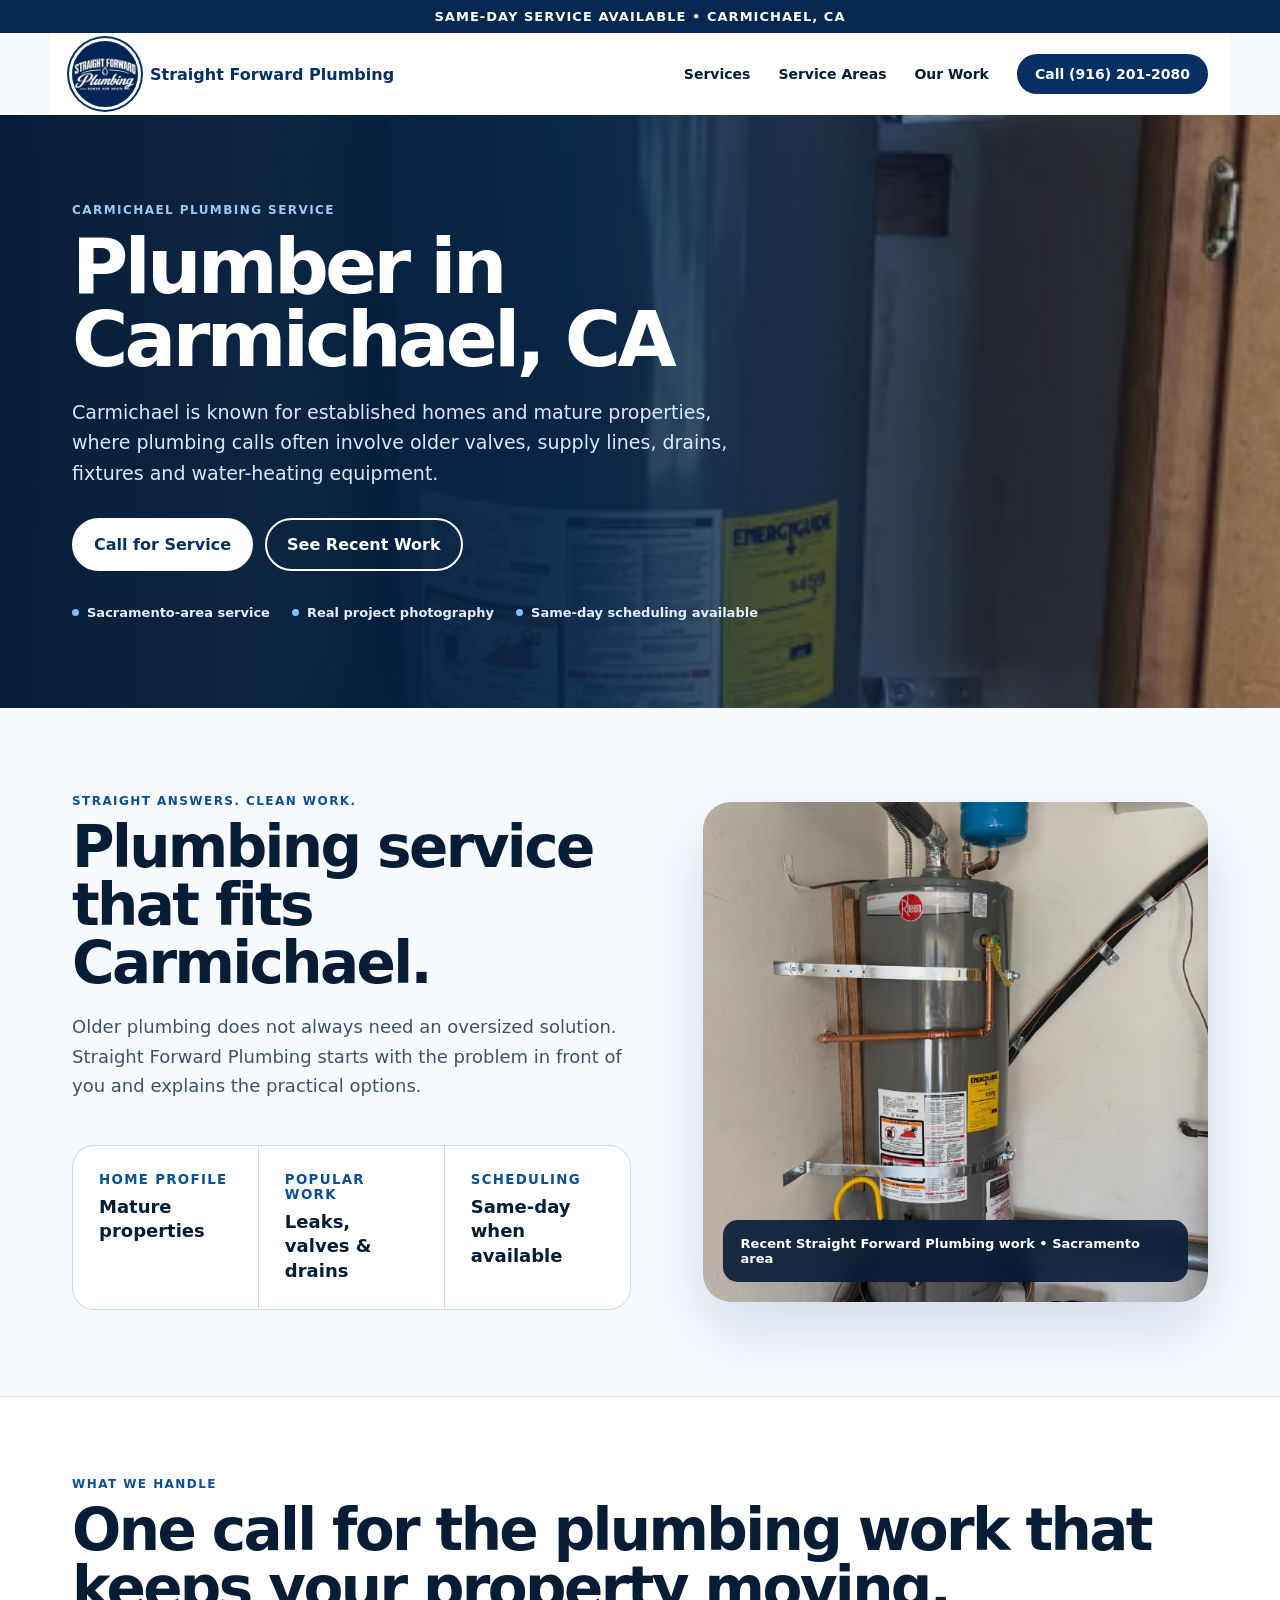
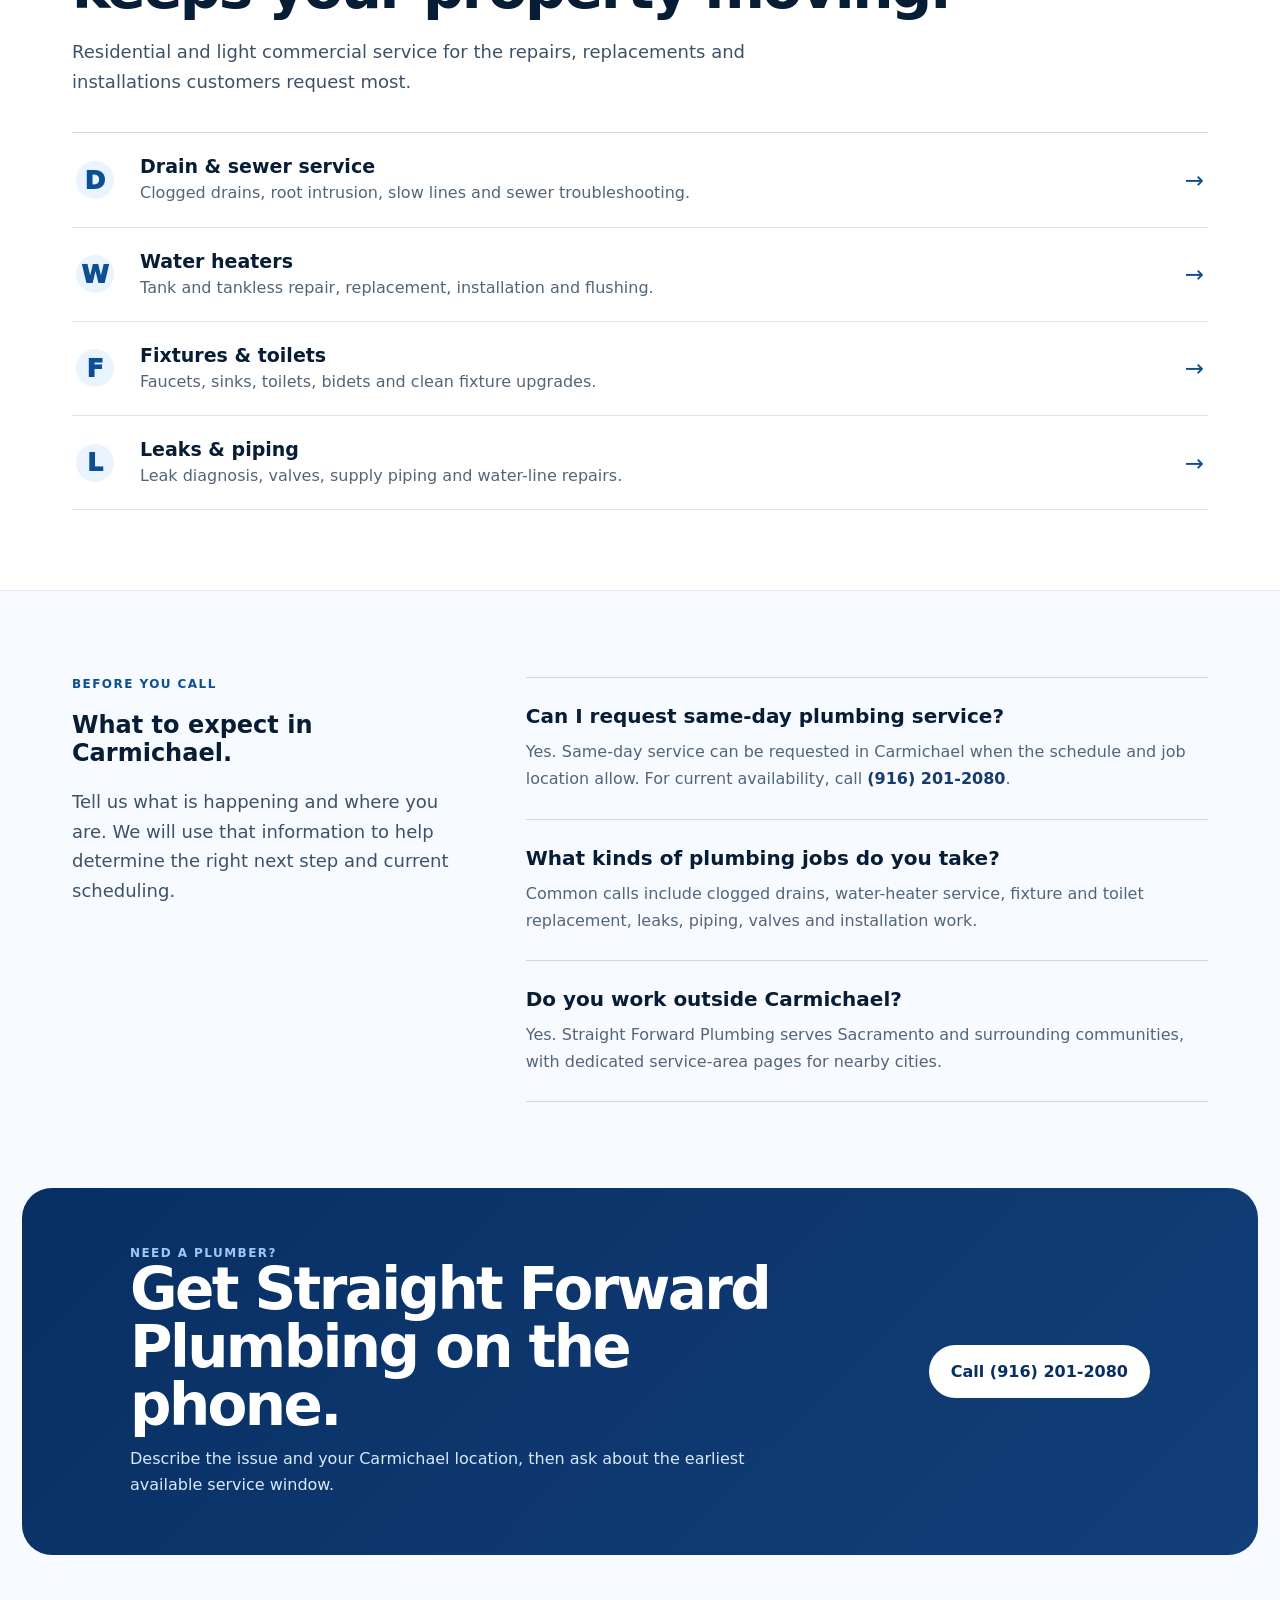
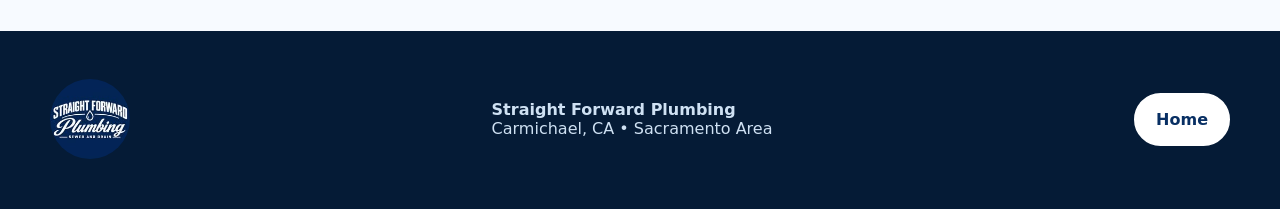
==== commit 61c0ec0b: "Add files via upload" ====
--- a/carmichael.html
+++ b/carmichael.html
@@ -1 +1,7 @@
-<!doctype html><html lang="en"><head><meta charset="utf-8"><meta name="viewport" content="width=device-width,initial-scale=1"><title>Plumber in Carmichael, CA | Straight Forward Plumbing</title><meta name="description" content="Need a plumber in Carmichael, CA? Straight Forward Plumbing offers same-day plumbing service for drains, water heaters, fixtures, leaks and more."><link rel="stylesheet" href="styles.css"></head><body><div class="top">SAME-DAY SERVICE • CARMICHAEL, CA</div><header class="nav"><a class="brand" href="index.html"><img src="assets/logo.jpg" alt="Straight Forward Plumbing logo"><span>Straight Forward Plumbing</span></a><button class="menu">☰</button><nav class="links"><a href="index.html#services">Services</a><a href="index.html#areas">Service Areas</a><a href="index.html#work">Our Work</a><a class="cta" href="tel:+19162012080">Call (916) 201-2080</a></nav></header><main><section class="pagehero"><div><div class="kicker" style="color:#9dc9f4">Straight Forward Plumbing</div><h1>Plumber in Carmichael, CA</h1><p>Carmichael Water District notes that low pressure can sometimes originate inside a home or business plumbing system, including partially closed valves or restricted fixtures. Those are exactly the kinds of private-side issues a plumber can help isolate.</p><div class="actions"><a class="btn" href="tel:+19162012080">Call for Same-Day Service</a><a class="btn alt" href="index.html#work">View Our Work</a></div></div></section><section class="section"><div class="local-grid"><div><div class="kicker">Local plumbing service</div><h2>Plumbing service shaped around Carmichael.</h2><p class="lead">From pressure and valve troubleshooting to drains, water heaters and fixture work, service is centered on finding the actual cause before recommending the repair.</p><div class="local-tags"><span>Pressure troubleshooting</span><span>Valves & supply</span><span>Drain service</span><span>Fixture repair</span></div><div class="local-note">Same-day service can be requested in Carmichael based on schedule and job location.</div><div class="faq"><h3>What should Carmichael customers expect?</h3><p>Clear communication, practical repair options and same-day scheduling when availability allows. Call (916) 201-2080 with the issue and location so the team can respond with the right next step.</p></div><div class="faq"><h3>What kinds of jobs can I request?</h3><p>Common requests include clogged drains, water-heater work, fixture and toilet replacement, leaks, piping, valves and installation projects.</p></div><div class="faq"><h3>Do you serve nearby areas too?</h3><p>Yes. Straight Forward Plumbing serves Sacramento and surrounding areas. Use the service-area links below to explore nearby city pages.</p></div></div><img src="assets/work-3.png" alt="Straight Forward Plumbing project near Carmichael, California"></div></section><section class="blue"><div class="section"><h2>Need plumbing help in Carmichael today?</h2><p class="lead">Call Straight Forward Plumbing at (916) 201-2080 with your plumbing issue and location to ask about same-day availability.</p><div class="actions"><a class="btn" href="tel:+19162012080">Call (916) 201-2080</a><a class="btn alt" href="index.html#areas">Other Service Areas</a></div></div></section></main><footer class="footer"><div class="footerin"><img src="assets/logo.jpg"><div><strong>Straight Forward Plumbing</strong><br>Carmichael, CA • Sacramento Area</div><a class="btn" href="index.html">Home</a></div></footer><a class="mobile-call" href="tel:+19162012080">Call for Same-Day Service</a><script src="script.js"></script></body></html>+<!doctype html><html lang="en"><head><meta charset="utf-8"><meta name="viewport" content="width=device-width,initial-scale=1"><meta name="format-detection" content="telephone=no"><title>Plumber in Carmichael, CA | Straight Forward Plumbing</title><meta name="description" content="Straight Forward Plumbing serves Carmichael, CA with drain, water heater, fixture, leak and piping service. Call (916) 201-2080 to ask about same-day availability."><link rel="stylesheet" href="styles.css"></head><body class="location-page"><div class="top">SAME-DAY SERVICE AVAILABLE • CARMICHAEL, CA</div><header class="nav"><a class="brand" href="index.html"><img src="assets/logo.jpg" alt="Straight Forward Plumbing logo"><span>Straight Forward Plumbing</span></a><button class="menu" aria-label="Open menu">☰</button><nav class="links"><a href="index.html#services">Services</a><a href="index.html#areas">Service Areas</a><a href="index.html#work">Our Work</a><a class="cta" href="tel:+19162012080">Call (916) 201-2080</a></nav></header><main>
+<section class="pagehero"><div class="city-hero" style="background-image:url('assets/work-6.png')"><div class="city-hero-inner"><div class="kicker" style="color:#9dc9f4">Carmichael plumbing service</div><h1>Plumber in Carmichael, CA</h1><p>Carmichael is known for established homes and mature properties, where plumbing calls often involve older valves, supply lines, drains, fixtures and water-heating equipment.</p><div class="actions"><a class="btn" href="tel:+19162012080">Call for Service</a><a class="btn alt" href="index.html#work">See Recent Work</a></div><div class="city-proof"><span>Sacramento-area service</span><span>Real project photography</span><span>Same-day scheduling available</span></div></div></div></section>
+<section class="location-wrap"><div class="location-intro"><div><div class="kicker">Straight answers. Clean work.</div><h2>Plumbing service that fits Carmichael.</h2><p class="lead">Older plumbing does not always need an oversized solution. Straight Forward Plumbing starts with the problem in front of you and explains the practical options.</p><div class="location-highlights"><div class="location-highlight"><small>Home profile</small><strong>Mature properties</strong></div><div class="location-highlight"><small>Popular work</small><strong>Leaks, valves & drains</strong></div><div class="location-highlight"><small>Scheduling</small><strong>Same-day when available</strong></div></div></div><div class="city-photo"><img src="assets/work-4.png" alt="Straight Forward Plumbing project serving the Carmichael area"><div class="photo-caption">Recent Straight Forward Plumbing work • Sacramento area</div></div></div></section>
+<section class="location-services"><div class="location-wrap"><div class="kicker">What we handle</div><h2>One call for the plumbing work that keeps your property moving.</h2><p class="lead">Residential and light commercial service for the repairs, replacements and installations customers request most.</p><div class="service-lines"><div class="service-line"><div class="service-icon">D</div><div><h3>Drain & sewer service</h3><p>Clogged drains, root intrusion, slow lines and sewer troubleshooting.</p></div><div class="arrow">→</div></div><div class="service-line"><div class="service-icon">W</div><div><h3>Water heaters</h3><p>Tank and tankless repair, replacement, installation and flushing.</p></div><div class="arrow">→</div></div><div class="service-line"><div class="service-icon">F</div><div><h3>Fixtures & toilets</h3><p>Faucets, sinks, toilets, bidets and clean fixture upgrades.</p></div><div class="arrow">→</div></div><div class="service-line"><div class="service-icon">L</div><div><h3>Leaks & piping</h3><p>Leak diagnosis, valves, supply piping and water-line repairs.</p></div><div class="arrow">→</div></div></div></div></section>
+<section class="location-wrap"><div class="city-faq"><div class="faq-intro"><div class="kicker">Before you call</div><h2>What to expect in Carmichael.</h2><p class="lead">Tell us what is happening and where you are. We will use that information to help determine the right next step and current scheduling.</p></div><div class="faq-list"><div class="faq"><h3>Can I request same-day plumbing service?</h3><p>Yes. Same-day service can be requested in Carmichael when the schedule and job location allow. For current availability, call <span class="phone-text">(916) 201-2080</span>.</p></div><div class="faq"><h3>What kinds of plumbing jobs do you take?</h3><p>Common calls include clogged drains, water-heater service, fixture and toilet replacement, leaks, piping, valves and installation work.</p></div><div class="faq"><h3>Do you work outside Carmichael?</h3><p>Yes. Straight Forward Plumbing serves Sacramento and surrounding communities, with dedicated service-area pages for nearby cities.</p></div></div></div></section>
+<section class="city-cta"><div class="city-cta-inner"><div><div class="kicker" style="color:#9dc9f4">Need a plumber?</div><h2>Get Straight Forward Plumbing on the phone.</h2><p>Describe the issue and your Carmichael location, then ask about the earliest available service window.</p></div><a class="btn" href="tel:+19162012080">Call (916) 201-2080</a></div></section></main>
+<footer class="footer"><div class="footerin"><img src="assets/logo.jpg" alt="Straight Forward Plumbing"><div><strong>Straight Forward Plumbing</strong><br>Carmichael, CA • Sacramento Area</div><a class="btn" href="index.html">Home</a></div></footer><a class="mobile-call" href="tel:+19162012080">Call (916) 201-2080</a><script src="script.js"></script></body></html>
--- a/styles.css
+++ b/styles.css
@@ -11,3 +11,6 @@
 .project-rail{display:flex;gap:14px;overflow-x:auto;padding:28px max(22px,calc((100vw - 1180px)/2)) 24px 0;scroll-snap-type:x mandatory;scrollbar-width:thin}.project-card{position:relative;flex:0 0 310px;height:410px;margin:0;border-radius:22px;overflow:hidden;scroll-snap-align:start;background:#071d35;box-shadow:0 15px 35px #082f6318}.project-card.feature{flex-basis:440px}.project-card img{width:100%;height:100%;object-fit:cover;transition:.5s}.project-card:hover img{transform:scale(1.045)}.project-card:after{content:"";position:absolute;inset:45% 0 0;background:linear-gradient(transparent,#03152bd9)}.project-card figcaption{position:absolute;z-index:2;left:22px;right:22px;bottom:20px;color:#fff;display:flex;flex-direction:column;gap:3px}.project-card figcaption b{font-size:21px}.project-card figcaption span{font-size:13px;color:#d7e9fb}
 .local-note{margin:24px 0;padding:18px 20px;border-left:4px solid var(--blue);background:var(--ice);line-height:1.6;color:#344d66}.local-tags{display:flex;flex-wrap:wrap;gap:8px;margin:20px 0}.local-tags span{border:1px solid var(--line);padding:8px 11px;border-radius:999px;font-size:12px;font-weight:800;color:var(--blue)}
 @media(max-width:760px){.service-row{grid-template-columns:56px 1fr;gap:14px;padding:22px 2px}.service-link{display:none}.service-icon{width:48px;height:48px}.service-row h3{font-size:20px}.work-head{display:block}.swipe-note{display:inline-block;margin-top:12px}.project-card{flex-basis:78vw;height:380px}.project-card.feature{flex-basis:86vw}.work-section{padding-right:0}.hero{background-position:64% center}.drop{padding-top:6px!important}}
+/* V5 location page redesign */
+body.location-page{background:#f7faff}.location-page .top{background:#062750}.location-page .nav{background:#fff}.location-page .pagehero{padding:0;background:#071f3d;position:relative;overflow:hidden}.location-page .pagehero::after{content:"";position:absolute;inset:0;background:linear-gradient(90deg,rgba(5,27,54,.98) 0%,rgba(5,35,71,.91) 45%,rgba(5,35,71,.38) 78%,rgba(5,35,71,.2) 100%);pointer-events:none}.location-page .pagehero .city-hero{max-width:none;min-height:560px;margin:0;background-size:cover;background-position:center;display:flex;align-items:center}.location-page .city-hero-inner{width:min(1180px,100%);margin:auto;padding:88px 22px;position:relative;z-index:2}.location-page .pagehero h1{max-width:820px;font-size:clamp(48px,6vw,78px);margin:14px 0 20px}.location-page .pagehero p{max-width:660px;font-size:19px}.city-proof{display:flex;gap:22px;flex-wrap:wrap;margin-top:34px;color:#e4effb;font-size:13px;font-weight:800}.city-proof span{display:flex;align-items:center;gap:8px}.city-proof span::before{content:"";width:7px;height:7px;background:#7fc1ff;border-radius:50%}.location-wrap{max-width:1180px;margin:auto;padding:86px 22px}.location-intro{display:grid;grid-template-columns:minmax(0,1.05fr) minmax(320px,.95fr);gap:72px;align-items:center}.location-intro h2,.location-services h2,.city-cta h2{font-size:clamp(36px,5vw,58px);line-height:1;letter-spacing:-.045em;margin:10px 0 20px}.location-intro .lead{max-width:650px}.city-photo{position:relative}.city-photo img{width:100%;height:500px;object-fit:cover;border-radius:28px;display:block;box-shadow:0 28px 70px rgba(8,47,99,.15)}.photo-caption{position:absolute;left:20px;right:20px;bottom:20px;background:rgba(5,27,54,.9);backdrop-filter:blur(10px);color:#fff;padding:16px 18px;border-radius:15px;font-weight:800;font-size:13px}.location-highlights{display:grid;grid-template-columns:repeat(3,1fr);gap:1px;background:#c9dbef;border:1px solid #c9dbef;border-radius:22px;overflow:hidden;margin-top:44px}.location-highlight{background:#fff;padding:26px}.location-highlight small{display:block;color:#0c4f92;font-weight:900;text-transform:uppercase;letter-spacing:.1em;margin-bottom:8px}.location-highlight strong{font-size:18px;line-height:1.35}.location-services{background:#fff;border-top:1px solid #dfebf7;border-bottom:1px solid #dfebf7}.location-services .location-wrap{padding-top:80px;padding-bottom:80px}.service-lines{margin-top:36px;border-top:1px solid #c9dbef}.service-line{display:grid;grid-template-columns:44px 1fr auto;gap:20px;align-items:center;padding:22px 4px;border-bottom:1px solid #d9e6f3}.service-icon{width:38px;height:38px;border-radius:50%;background:#eaf4ff;display:grid;place-items:center;color:#0c4f92;font-weight:950}.service-line h3{margin:0 0 4px;font-size:19px}.service-line p{margin:0;color:#52667a;line-height:1.45}.service-line .arrow{font-size:23px;color:#0c4f92}.city-faq{display:grid;grid-template-columns:.72fr 1.28fr;gap:70px;align-items:start}.faq-intro{position:sticky;top:30px}.faq-list{border-top:1px solid #c9dbef}.location-page .faq{padding:26px 0;border-bottom:1px solid #c9dbef;border-top:0}.location-page .faq h3{font-size:20px;margin-bottom:10px}.location-page .faq p{font-size:16px;line-height:1.7}.phone-text{font-weight:850;color:#173b6e;white-space:nowrap}.city-cta{background:linear-gradient(135deg,#082f63,#123f79);color:#fff;margin:0 22px 76px;border-radius:30px;overflow:hidden}.city-cta-inner{max-width:1136px;margin:auto;padding:58px;display:flex;align-items:center;justify-content:space-between;gap:40px}.city-cta h2{margin:0 0 12px;max-width:650px}.city-cta p{margin:0;color:#d9e9fa;line-height:1.6;max-width:650px}.city-cta .btn{flex:none}.location-page .footer{padding-bottom:50px}.location-page .mobile-call{opacity:0;transform:translateY(120%);pointer-events:none;display:none;transition:opacity .25s ease,transform .35s cubic-bezier(.2,.8,.2,1)}
+@media(max-width:760px){body.location-page{background:#fff}.location-page .pagehero .city-hero{min-height:490px;background-position:center}.location-page .pagehero::after{background:linear-gradient(180deg,rgba(5,27,54,.52),rgba(5,27,54,.94) 55%,rgba(5,27,54,.99))}.location-page .city-hero-inner{padding:86px 22px 54px;align-self:flex-end}.location-page .pagehero h1{font-size:46px;line-height:.98}.location-page .pagehero p{font-size:17px}.city-proof{gap:10px 18px;margin-top:25px}.location-wrap{padding:62px 20px}.location-intro{grid-template-columns:1fr;gap:34px}.city-photo{order:-1}.city-photo img{height:330px;border-radius:20px}.photo-caption{left:12px;right:12px;bottom:12px}.location-highlights{grid-template-columns:1fr;margin-top:30px}.location-highlight{padding:20px}.location-services .location-wrap{padding-top:58px;padding-bottom:58px}.service-line{grid-template-columns:38px 1fr;padding:20px 0;gap:14px}.service-line .arrow{display:none}.city-faq{grid-template-columns:1fr;gap:25px}.faq-intro{position:static}.location-page .faq{padding:23px 0}.city-cta{margin:0 14px 58px;border-radius:24px}.city-cta-inner{padding:34px 24px;display:block}.city-cta .btn{margin-top:24px;width:100%;text-align:center}.location-page .mobile-call{display:block}.location-page .mobile-call.is-visible{opacity:1;transform:translateY(0);pointer-events:auto}.location-page .footer{padding-bottom:105px}.phone-text{white-space:normal}}
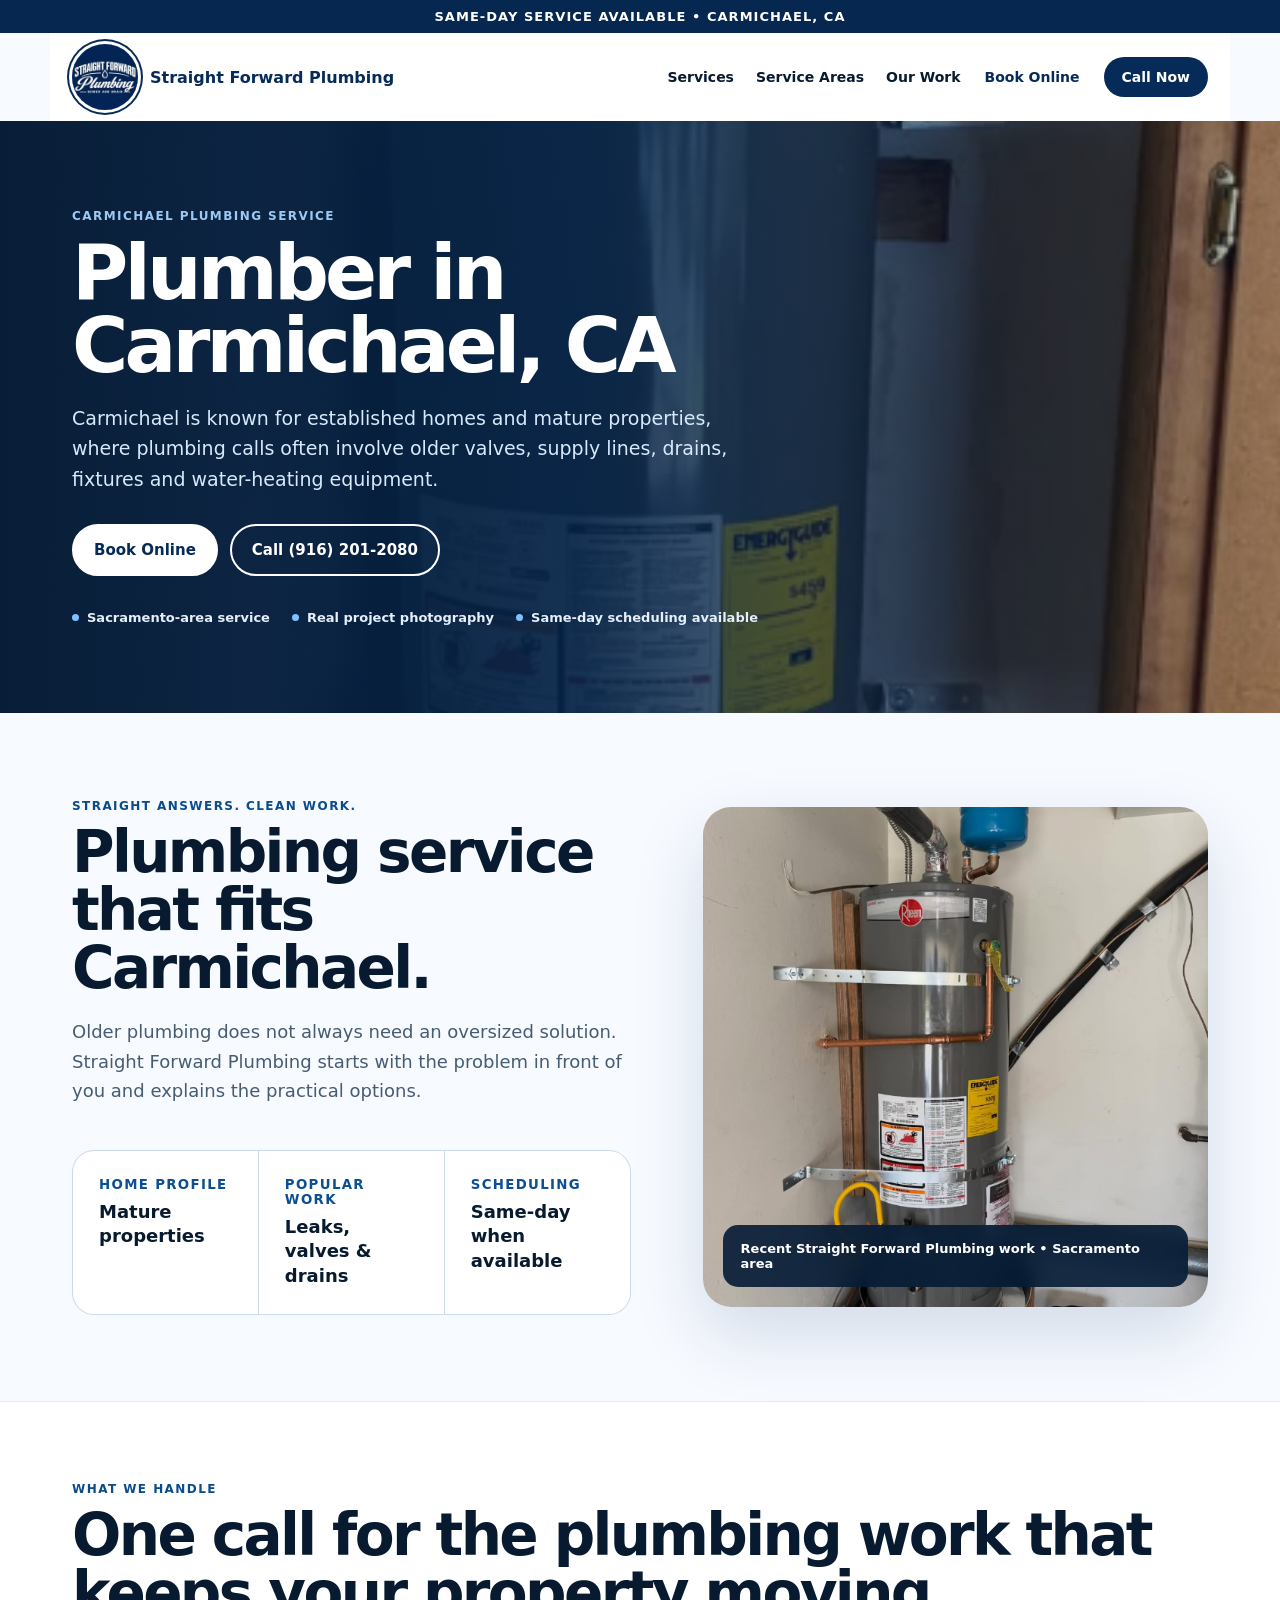
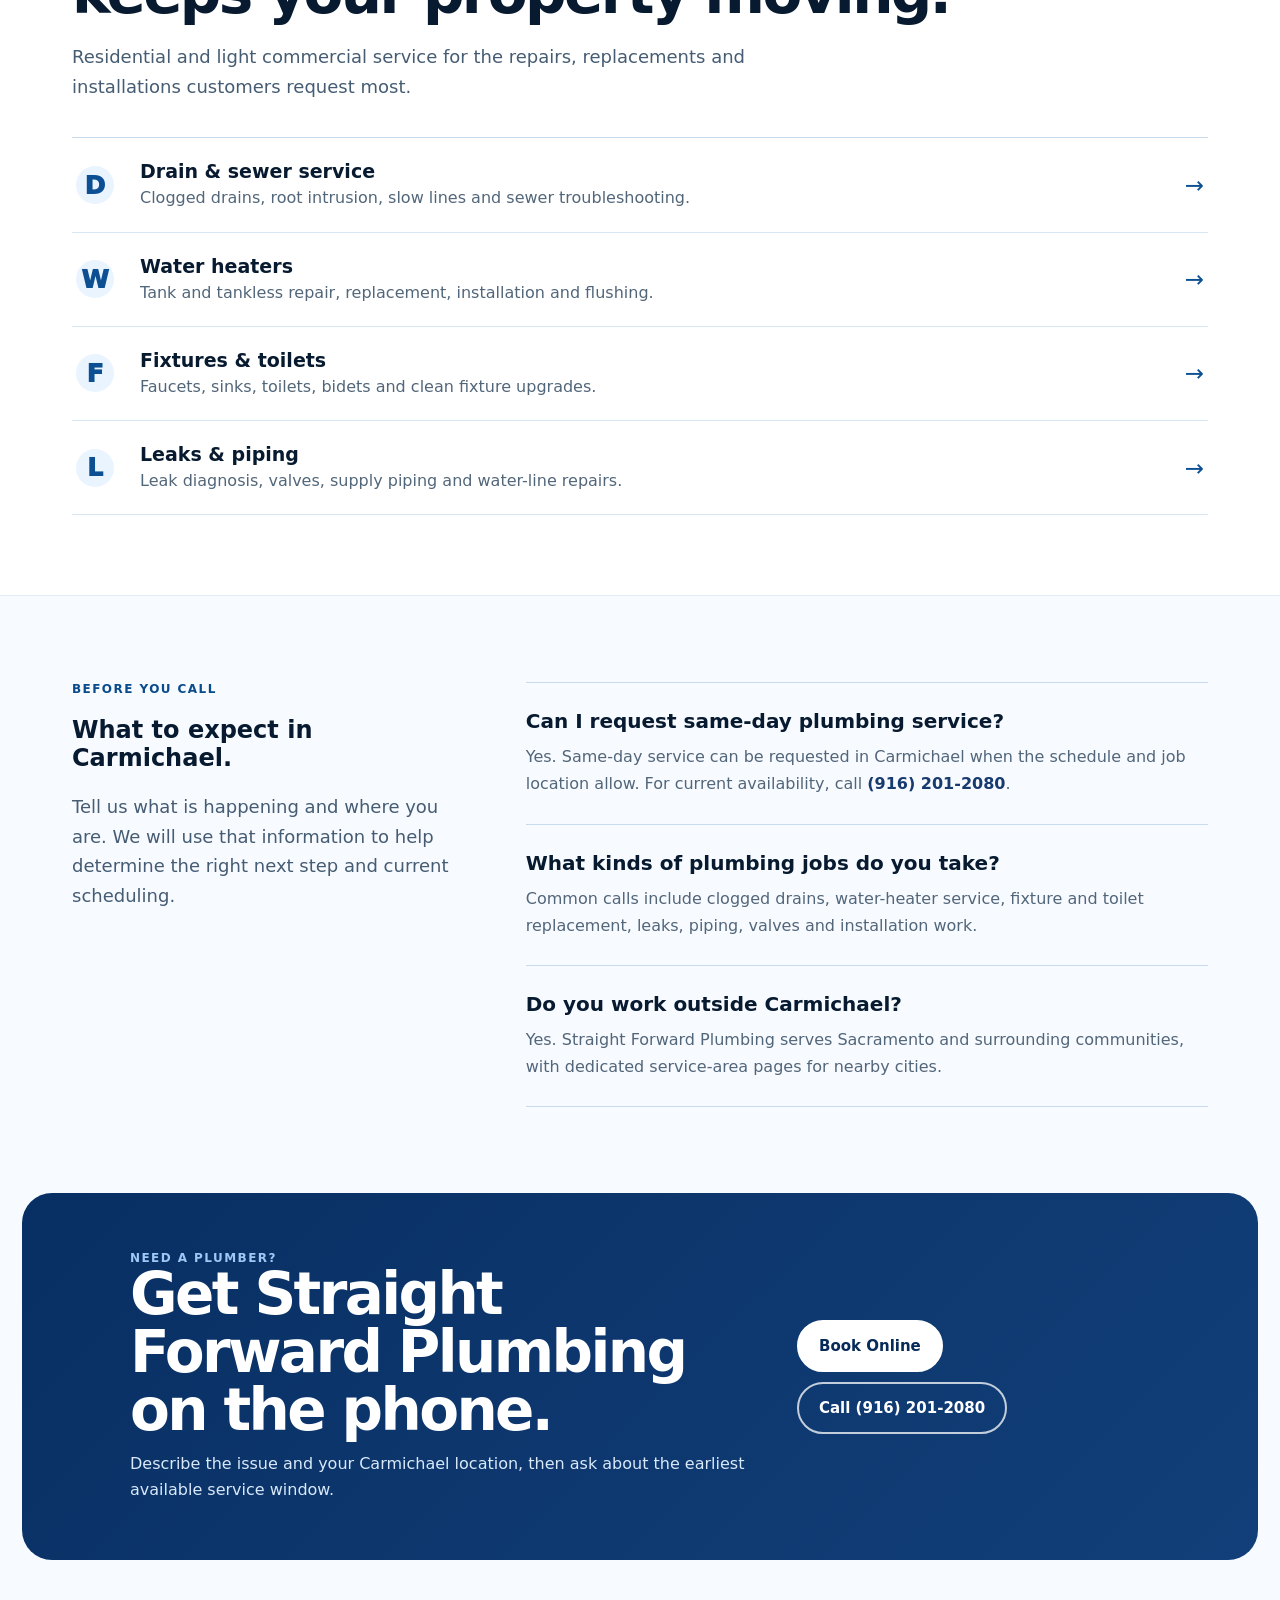
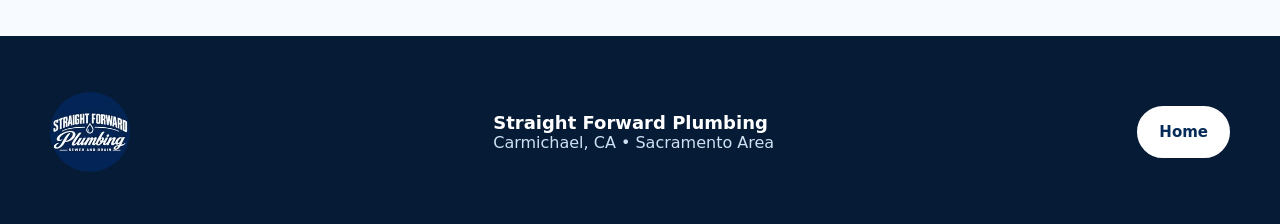
==== commit c2e059ae: "Add files via upload" ====
--- a/carmichael.html
+++ b/carmichael.html
@@ -1,7 +1,7 @@
-<!doctype html><html lang="en"><head><meta charset="utf-8"><meta name="viewport" content="width=device-width,initial-scale=1"><meta name="format-detection" content="telephone=no"><title>Plumber in Carmichael, CA | Straight Forward Plumbing</title><meta name="description" content="Straight Forward Plumbing serves Carmichael, CA with drain, water heater, fixture, leak and piping service. Call (916) 201-2080 to ask about same-day availability."><link rel="stylesheet" href="styles.css"></head><body class="location-page"><div class="top">SAME-DAY SERVICE AVAILABLE • CARMICHAEL, CA</div><header class="nav"><a class="brand" href="index.html"><img src="assets/logo.jpg" alt="Straight Forward Plumbing logo"><span>Straight Forward Plumbing</span></a><button class="menu" aria-label="Open menu">☰</button><nav class="links"><a href="index.html#services">Services</a><a href="index.html#areas">Service Areas</a><a href="index.html#work">Our Work</a><a class="cta" href="tel:+19162012080">Call (916) 201-2080</a></nav></header><main>
-<section class="pagehero"><div class="city-hero" style="background-image:url('assets/work-6.png')"><div class="city-hero-inner"><div class="kicker" style="color:#9dc9f4">Carmichael plumbing service</div><h1>Plumber in Carmichael, CA</h1><p>Carmichael is known for established homes and mature properties, where plumbing calls often involve older valves, supply lines, drains, fixtures and water-heating equipment.</p><div class="actions"><a class="btn" href="tel:+19162012080">Call for Service</a><a class="btn alt" href="index.html#work">See Recent Work</a></div><div class="city-proof"><span>Sacramento-area service</span><span>Real project photography</span><span>Same-day scheduling available</span></div></div></div></section>
+<!doctype html><html lang="en"><head><meta charset="utf-8"><meta name="viewport" content="width=device-width,initial-scale=1"><meta name="format-detection" content="telephone=no"><title>Plumber in Carmichael, CA | Straight Forward Plumbing</title><meta name="description" content="Straight Forward Plumbing serves Carmichael, CA with drain, water heater, fixture, leak and piping service. Call (916) 201-2080 to ask about same-day availability."><link rel="stylesheet" href="styles.css"></head><body class="location-page"><div class="top">SAME-DAY SERVICE AVAILABLE • CARMICHAEL, CA</div><header class="nav"><a class="brand" href="index.html"><img src="assets/logo.jpg" alt="Straight Forward Plumbing logo"><span>Straight Forward Plumbing</span></a><button class="menu" aria-label="Open menu">☰</button><nav class="links"><a href="index.html#services">Services</a><a href="index.html#areas">Service Areas</a><a href="index.html#work">Our Work</a><button class="nav-book book-trigger" type="button">Book Online</button><a class="cta" href="tel:+19162012080">Call Now</a></nav></header><main>
+<section class="pagehero"><div class="city-hero" style="background-image:url('assets/work-6.png')"><div class="city-hero-inner"><div class="kicker" style="color:#9dc9f4">Carmichael plumbing service</div><h1>Plumber in Carmichael, CA</h1><p>Carmichael is known for established homes and mature properties, where plumbing calls often involve older valves, supply lines, drains, fixtures and water-heating equipment.</p><div class="actions"><button class="btn book-trigger" type="button">Book Online</button><a class="btn alt" href="tel:+19162012080">Call (916) 201-2080</a></div><div class="city-proof"><span>Sacramento-area service</span><span>Real project photography</span><span>Same-day scheduling available</span></div></div></div></section>
 <section class="location-wrap"><div class="location-intro"><div><div class="kicker">Straight answers. Clean work.</div><h2>Plumbing service that fits Carmichael.</h2><p class="lead">Older plumbing does not always need an oversized solution. Straight Forward Plumbing starts with the problem in front of you and explains the practical options.</p><div class="location-highlights"><div class="location-highlight"><small>Home profile</small><strong>Mature properties</strong></div><div class="location-highlight"><small>Popular work</small><strong>Leaks, valves & drains</strong></div><div class="location-highlight"><small>Scheduling</small><strong>Same-day when available</strong></div></div></div><div class="city-photo"><img src="assets/work-4.png" alt="Straight Forward Plumbing project serving the Carmichael area"><div class="photo-caption">Recent Straight Forward Plumbing work • Sacramento area</div></div></div></section>
 <section class="location-services"><div class="location-wrap"><div class="kicker">What we handle</div><h2>One call for the plumbing work that keeps your property moving.</h2><p class="lead">Residential and light commercial service for the repairs, replacements and installations customers request most.</p><div class="service-lines"><div class="service-line"><div class="service-icon">D</div><div><h3>Drain & sewer service</h3><p>Clogged drains, root intrusion, slow lines and sewer troubleshooting.</p></div><div class="arrow">→</div></div><div class="service-line"><div class="service-icon">W</div><div><h3>Water heaters</h3><p>Tank and tankless repair, replacement, installation and flushing.</p></div><div class="arrow">→</div></div><div class="service-line"><div class="service-icon">F</div><div><h3>Fixtures & toilets</h3><p>Faucets, sinks, toilets, bidets and clean fixture upgrades.</p></div><div class="arrow">→</div></div><div class="service-line"><div class="service-icon">L</div><div><h3>Leaks & piping</h3><p>Leak diagnosis, valves, supply piping and water-line repairs.</p></div><div class="arrow">→</div></div></div></div></section>
 <section class="location-wrap"><div class="city-faq"><div class="faq-intro"><div class="kicker">Before you call</div><h2>What to expect in Carmichael.</h2><p class="lead">Tell us what is happening and where you are. We will use that information to help determine the right next step and current scheduling.</p></div><div class="faq-list"><div class="faq"><h3>Can I request same-day plumbing service?</h3><p>Yes. Same-day service can be requested in Carmichael when the schedule and job location allow. For current availability, call <span class="phone-text">(916) 201-2080</span>.</p></div><div class="faq"><h3>What kinds of plumbing jobs do you take?</h3><p>Common calls include clogged drains, water-heater service, fixture and toilet replacement, leaks, piping, valves and installation work.</p></div><div class="faq"><h3>Do you work outside Carmichael?</h3><p>Yes. Straight Forward Plumbing serves Sacramento and surrounding communities, with dedicated service-area pages for nearby cities.</p></div></div></div></section>
-<section class="city-cta"><div class="city-cta-inner"><div><div class="kicker" style="color:#9dc9f4">Need a plumber?</div><h2>Get Straight Forward Plumbing on the phone.</h2><p>Describe the issue and your Carmichael location, then ask about the earliest available service window.</p></div><a class="btn" href="tel:+19162012080">Call (916) 201-2080</a></div></section></main>
-<footer class="footer"><div class="footerin"><img src="assets/logo.jpg" alt="Straight Forward Plumbing"><div><strong>Straight Forward Plumbing</strong><br>Carmichael, CA • Sacramento Area</div><a class="btn" href="index.html">Home</a></div></footer><a class="mobile-call" href="tel:+19162012080">Call (916) 201-2080</a><script src="script.js"></script></body></html>+<section class="city-cta"><div class="city-cta-inner"><div><div class="kicker" style="color:#9dc9f4">Need a plumber?</div><h2>Get Straight Forward Plumbing on the phone.</h2><p>Describe the issue and your Carmichael location, then ask about the earliest available service window.</p></div><div class="cta-pair"><button class="btn book-trigger" type="button">Book Online</button><a class="btn alt" href="tel:+19162012080">Call (916) 201-2080</a></div></div></section></main>
+<footer class="footer"><div class="footerin"><img src="assets/logo.jpg" alt="Straight Forward Plumbing"><div><strong>Straight Forward Plumbing</strong><br>Carmichael, CA • Sacramento Area</div><a class="btn" href="index.html">Home</a></div></footer><div class="mobile-dock"><a class="mobile-call" href="tel:+19162012080">Call Now</a><button class="mobile-book book-trigger" type="button">Book Online</button></div><div class="booking-modal" id="bookingModal" aria-hidden="true"><div class="booking-backdrop" data-close-booking></div><div class="booking-panel" role="dialog" aria-modal="true" aria-labelledby="bookingTitle"><button class="booking-close" type="button" data-close-booking aria-label="Close booking form">×</button><div class="booking-kicker">REQUEST AN APPOINTMENT</div><h2 id="bookingTitle">Tell us what you need.</h2><p class="booking-intro">Send the details below and your appointment request will be prepared as a text to Straight Forward Plumbing. Same-day requests are welcome when availability allows.</p><form id="bookingForm"><div class="form-grid"><label><span>Name</span><input name="name" autocomplete="name" required placeholder="Your name"></label><label><span>Phone</span><input name="phone" autocomplete="tel" inputmode="tel" required placeholder="Best number to reach you"></label><label><span>Service needed</span><select name="service" required><option value="">Choose a service</option><option>Drain / sewer</option><option>Water heater</option><option>Leak / pipe repair</option><option>Fixture / toilet</option><option>Commercial plumbing</option><option>Installation / other</option></select></label><label><span>Preferred day</span><input name="date" type="date"></label><label class="form-wide"><span>Service address / area</span><input name="location" autocomplete="street-address" required placeholder="Address or neighborhood"></label><label class="form-wide"><span>What’s going on?</span><textarea name="details" rows="4" required placeholder="Briefly describe the plumbing issue"></textarea></label></div><button class="booking-submit" type="submit">Send Appointment Request</button><p class="booking-note">Submitting opens your Messages app with the request pre-filled to (916) 201-2080. Nothing is sent until you press Send.</p></form></div></div><script src="script.js"></script></body></html>
--- a/styles.css
+++ b/styles.css
@@ -14,3 +14,33 @@
 /* V5 location page redesign */
 body.location-page{background:#f7faff}.location-page .top{background:#062750}.location-page .nav{background:#fff}.location-page .pagehero{padding:0;background:#071f3d;position:relative;overflow:hidden}.location-page .pagehero::after{content:"";position:absolute;inset:0;background:linear-gradient(90deg,rgba(5,27,54,.98) 0%,rgba(5,35,71,.91) 45%,rgba(5,35,71,.38) 78%,rgba(5,35,71,.2) 100%);pointer-events:none}.location-page .pagehero .city-hero{max-width:none;min-height:560px;margin:0;background-size:cover;background-position:center;display:flex;align-items:center}.location-page .city-hero-inner{width:min(1180px,100%);margin:auto;padding:88px 22px;position:relative;z-index:2}.location-page .pagehero h1{max-width:820px;font-size:clamp(48px,6vw,78px);margin:14px 0 20px}.location-page .pagehero p{max-width:660px;font-size:19px}.city-proof{display:flex;gap:22px;flex-wrap:wrap;margin-top:34px;color:#e4effb;font-size:13px;font-weight:800}.city-proof span{display:flex;align-items:center;gap:8px}.city-proof span::before{content:"";width:7px;height:7px;background:#7fc1ff;border-radius:50%}.location-wrap{max-width:1180px;margin:auto;padding:86px 22px}.location-intro{display:grid;grid-template-columns:minmax(0,1.05fr) minmax(320px,.95fr);gap:72px;align-items:center}.location-intro h2,.location-services h2,.city-cta h2{font-size:clamp(36px,5vw,58px);line-height:1;letter-spacing:-.045em;margin:10px 0 20px}.location-intro .lead{max-width:650px}.city-photo{position:relative}.city-photo img{width:100%;height:500px;object-fit:cover;border-radius:28px;display:block;box-shadow:0 28px 70px rgba(8,47,99,.15)}.photo-caption{position:absolute;left:20px;right:20px;bottom:20px;background:rgba(5,27,54,.9);backdrop-filter:blur(10px);color:#fff;padding:16px 18px;border-radius:15px;font-weight:800;font-size:13px}.location-highlights{display:grid;grid-template-columns:repeat(3,1fr);gap:1px;background:#c9dbef;border:1px solid #c9dbef;border-radius:22px;overflow:hidden;margin-top:44px}.location-highlight{background:#fff;padding:26px}.location-highlight small{display:block;color:#0c4f92;font-weight:900;text-transform:uppercase;letter-spacing:.1em;margin-bottom:8px}.location-highlight strong{font-size:18px;line-height:1.35}.location-services{background:#fff;border-top:1px solid #dfebf7;border-bottom:1px solid #dfebf7}.location-services .location-wrap{padding-top:80px;padding-bottom:80px}.service-lines{margin-top:36px;border-top:1px solid #c9dbef}.service-line{display:grid;grid-template-columns:44px 1fr auto;gap:20px;align-items:center;padding:22px 4px;border-bottom:1px solid #d9e6f3}.service-icon{width:38px;height:38px;border-radius:50%;background:#eaf4ff;display:grid;place-items:center;color:#0c4f92;font-weight:950}.service-line h3{margin:0 0 4px;font-size:19px}.service-line p{margin:0;color:#52667a;line-height:1.45}.service-line .arrow{font-size:23px;color:#0c4f92}.city-faq{display:grid;grid-template-columns:.72fr 1.28fr;gap:70px;align-items:start}.faq-intro{position:sticky;top:30px}.faq-list{border-top:1px solid #c9dbef}.location-page .faq{padding:26px 0;border-bottom:1px solid #c9dbef;border-top:0}.location-page .faq h3{font-size:20px;margin-bottom:10px}.location-page .faq p{font-size:16px;line-height:1.7}.phone-text{font-weight:850;color:#173b6e;white-space:nowrap}.city-cta{background:linear-gradient(135deg,#082f63,#123f79);color:#fff;margin:0 22px 76px;border-radius:30px;overflow:hidden}.city-cta-inner{max-width:1136px;margin:auto;padding:58px;display:flex;align-items:center;justify-content:space-between;gap:40px}.city-cta h2{margin:0 0 12px;max-width:650px}.city-cta p{margin:0;color:#d9e9fa;line-height:1.6;max-width:650px}.city-cta .btn{flex:none}.location-page .footer{padding-bottom:50px}.location-page .mobile-call{opacity:0;transform:translateY(120%);pointer-events:none;display:none;transition:opacity .25s ease,transform .35s cubic-bezier(.2,.8,.2,1)}
 @media(max-width:760px){body.location-page{background:#fff}.location-page .pagehero .city-hero{min-height:490px;background-position:center}.location-page .pagehero::after{background:linear-gradient(180deg,rgba(5,27,54,.52),rgba(5,27,54,.94) 55%,rgba(5,27,54,.99))}.location-page .city-hero-inner{padding:86px 22px 54px;align-self:flex-end}.location-page .pagehero h1{font-size:46px;line-height:.98}.location-page .pagehero p{font-size:17px}.city-proof{gap:10px 18px;margin-top:25px}.location-wrap{padding:62px 20px}.location-intro{grid-template-columns:1fr;gap:34px}.city-photo{order:-1}.city-photo img{height:330px;border-radius:20px}.photo-caption{left:12px;right:12px;bottom:12px}.location-highlights{grid-template-columns:1fr;margin-top:30px}.location-highlight{padding:20px}.location-services .location-wrap{padding-top:58px;padding-bottom:58px}.service-line{grid-template-columns:38px 1fr;padding:20px 0;gap:14px}.service-line .arrow{display:none}.city-faq{grid-template-columns:1fr;gap:25px}.faq-intro{position:static}.location-page .faq{padding:23px 0}.city-cta{margin:0 14px 58px;border-radius:24px}.city-cta-inner{padding:34px 24px;display:block}.city-cta .btn{margin-top:24px;width:100%;text-align:center}.location-page .mobile-call{display:block}.location-page .mobile-call.is-visible{opacity:1;transform:translateY(0);pointer-events:auto}.location-page .footer{padding-bottom:105px}.phone-text{white-space:normal}}
+
+/* v6: consistent delayed mobile CTA + clean social icon */
+.footer-social{display:inline-grid;place-items:center;width:52px;height:52px;border:1px solid rgba(255,255,255,.28);border-radius:50%;color:#fff;text-decoration:none;transition:transform .2s ease,background .2s ease,border-color .2s ease}
+.footer-social:hover{transform:translateY(-3px);background:#fff;color:var(--navy);border-color:#fff}
+.footer-social svg{width:25px;height:25px;display:block;fill:currentColor}
+@media(max-width:760px){
+  body .mobile-call{display:block;opacity:0;transform:translateY(120%);pointer-events:none;transition:opacity .25s ease,transform .35s cubic-bezier(.2,.8,.2,1)}
+  body .mobile-call.is-visible{opacity:1;transform:translateY(0);pointer-events:auto}
+  body .footer{padding-bottom:105px}
+  .footer-social{width:54px;height:54px}
+}
+
+
+/* V7 polish + online booking */
+:root{--navy:#072b58;--blue:#0a4b8b;--soft:#f5f8fc;--ink:#071a2f;--line:#d8e4f0}
+body{font-feature-settings:"kern" 1,"liga" 1;-webkit-font-smoothing:antialiased}
+.nav{height:88px}.links{gap:22px}.nav-book{border:0;background:transparent;color:var(--navy);font:inherit;font-size:14px;font-weight:850;padding:10px 2px}.nav-book:hover{color:var(--blue)}
+.hero{min-height:680px}.hero-inner{padding-top:92px;padding-bottom:92px}.hero p{max-width:650px}.btn{font-family:inherit;font-size:15px;line-height:1.2;appearance:none;cursor:pointer}.hero .btn{min-width:160px;text-align:center}
+.section{padding-top:104px;padding-bottom:104px}.lead{color:#455c73}.service-row{padding-top:30px;padding-bottom:30px}.work-section{background:#f7f9fc}
+.blue{background:linear-gradient(135deg,#062750,#0a376d)}.areas a{background:rgba(255,255,255,.04);transition:.2s}.areas a:hover{transform:translateY(-2px)}
+.footer{padding-top:54px;padding-bottom:54px}.footerin strong{color:#fff;font-size:18px}.footerin{min-height:84px}
+.cta-pair{display:flex;gap:10px;align-items:center;flex-wrap:wrap}.city-cta .btn.alt{border-color:rgba(255,255,255,.75)}
+
+.booking-modal{position:fixed;inset:0;z-index:500;display:none}.booking-modal.is-open{display:block}.booking-backdrop{position:absolute;inset:0;background:rgba(3,18,36,.72);backdrop-filter:blur(7px)}.booking-panel{position:absolute;right:0;top:0;height:100%;width:min(590px,100%);background:#fff;padding:58px 48px 40px;overflow:auto;box-shadow:-25px 0 80px rgba(3,18,36,.28);animation:bookingIn .28s ease both}@keyframes bookingIn{from{transform:translateX(35px);opacity:.4}to{transform:none;opacity:1}}.booking-close{position:absolute;right:24px;top:20px;border:0;background:#edf4fb;color:var(--navy);width:42px;height:42px;border-radius:50%;font-size:27px;line-height:1}.booking-kicker{font-size:12px;letter-spacing:.14em;color:var(--blue);font-weight:900}.booking-panel h2{font-size:44px;line-height:1;letter-spacing:-.045em;margin:10px 0 14px}.booking-intro{color:#52667a;line-height:1.65;margin:0 0 28px}.form-grid{display:grid;grid-template-columns:1fr 1fr;gap:16px}.form-grid label{display:grid;gap:7px}.form-grid label span{font-size:12px;text-transform:uppercase;letter-spacing:.08em;font-weight:900;color:#36516e}.form-wide{grid-column:1/-1}.form-grid input,.form-grid select,.form-grid textarea{width:100%;border:1px solid #cbdbea;border-radius:12px;padding:14px 14px;background:#fbfdff;color:var(--ink);font:inherit;outline:none}.form-grid textarea{resize:vertical}.form-grid input:focus,.form-grid select:focus,.form-grid textarea:focus{border-color:var(--blue);box-shadow:0 0 0 3px rgba(10,75,139,.09)}.booking-submit{width:100%;border:0;border-radius:999px;background:var(--navy);color:#fff;font:inherit;font-weight:900;padding:16px;margin-top:20px}.booking-note{font-size:12px;color:#6a7d90;line-height:1.5;text-align:center;margin:12px 10px 0}.mobile-dock{display:none}
+
+@media(max-width:760px){
+ .top{padding:10px 14px;font-size:11px;line-height:1.35}.nav{height:76px;padding:0 20px}.brand img{width:54px;height:54px}.hero{min-height:calc(100svh - 112px);background-position:60% center}.hero-inner{padding:62px 22px 84px}.hero h1{font-size:clamp(48px,14vw,62px);line-height:.94;margin-top:20px}.hero p{font-size:17px;line-height:1.55}.eyebrow{font-size:10px;padding:8px 11px}.actions{display:grid;grid-template-columns:1fr;max-width:360px}.actions .btn{width:100%;padding:15px 16px}.trust{margin-top:-18px}.section{padding:72px 20px}.section h2{font-size:39px}.lead{font-size:16px}.service-row{padding:23px 0}.project-card{height:360px}.blue .section{padding-top:68px;padding-bottom:68px}.areas{gap:8px}.areas a{font-size:14px;padding:10px 13px}.footer{padding:48px 20px 118px}.footerin{gap:20px}.footer img{width:72px;height:72px}
+ body .mobile-call{position:static;display:block;opacity:1;transform:none;pointer-events:auto;flex:1;border:0;box-shadow:none;background:transparent;padding:15px 10px;color:#fff}.mobile-dock{position:fixed;left:12px;right:12px;bottom:12px;z-index:110;display:flex;gap:4px;padding:5px;background:rgba(5,27,54,.96);border:1px solid rgba(255,255,255,.5);border-radius:999px;box-shadow:0 16px 45px rgba(3,18,36,.32);backdrop-filter:blur(12px);opacity:0;transform:translateY(130%);pointer-events:none;transition:opacity .25s ease,transform .35s cubic-bezier(.2,.8,.2,1)}.mobile-dock.is-visible{opacity:1;transform:none;pointer-events:auto}.mobile-book{flex:1;border:0;border-radius:999px;background:#fff;color:var(--navy);font:inherit;font-weight:900;padding:15px 10px}.location-page .mobile-call{display:block;opacity:1;transform:none;pointer-events:auto}.location-page .footer{padding-bottom:118px}
+ .booking-panel{padding:58px 22px 30px}.booking-panel h2{font-size:38px}.form-grid{grid-template-columns:1fr}.form-wide{grid-column:auto}.booking-close{right:18px}.city-cta-inner{padding:34px 24px}.cta-pair{display:grid;grid-template-columns:1fr;width:100%;margin-top:24px}.city-cta .btn{margin-top:0}.location-page .pagehero h1{font-size:44px}.location-page .city-hero-inner{padding-left:20px;padding-right:20px}
+}
